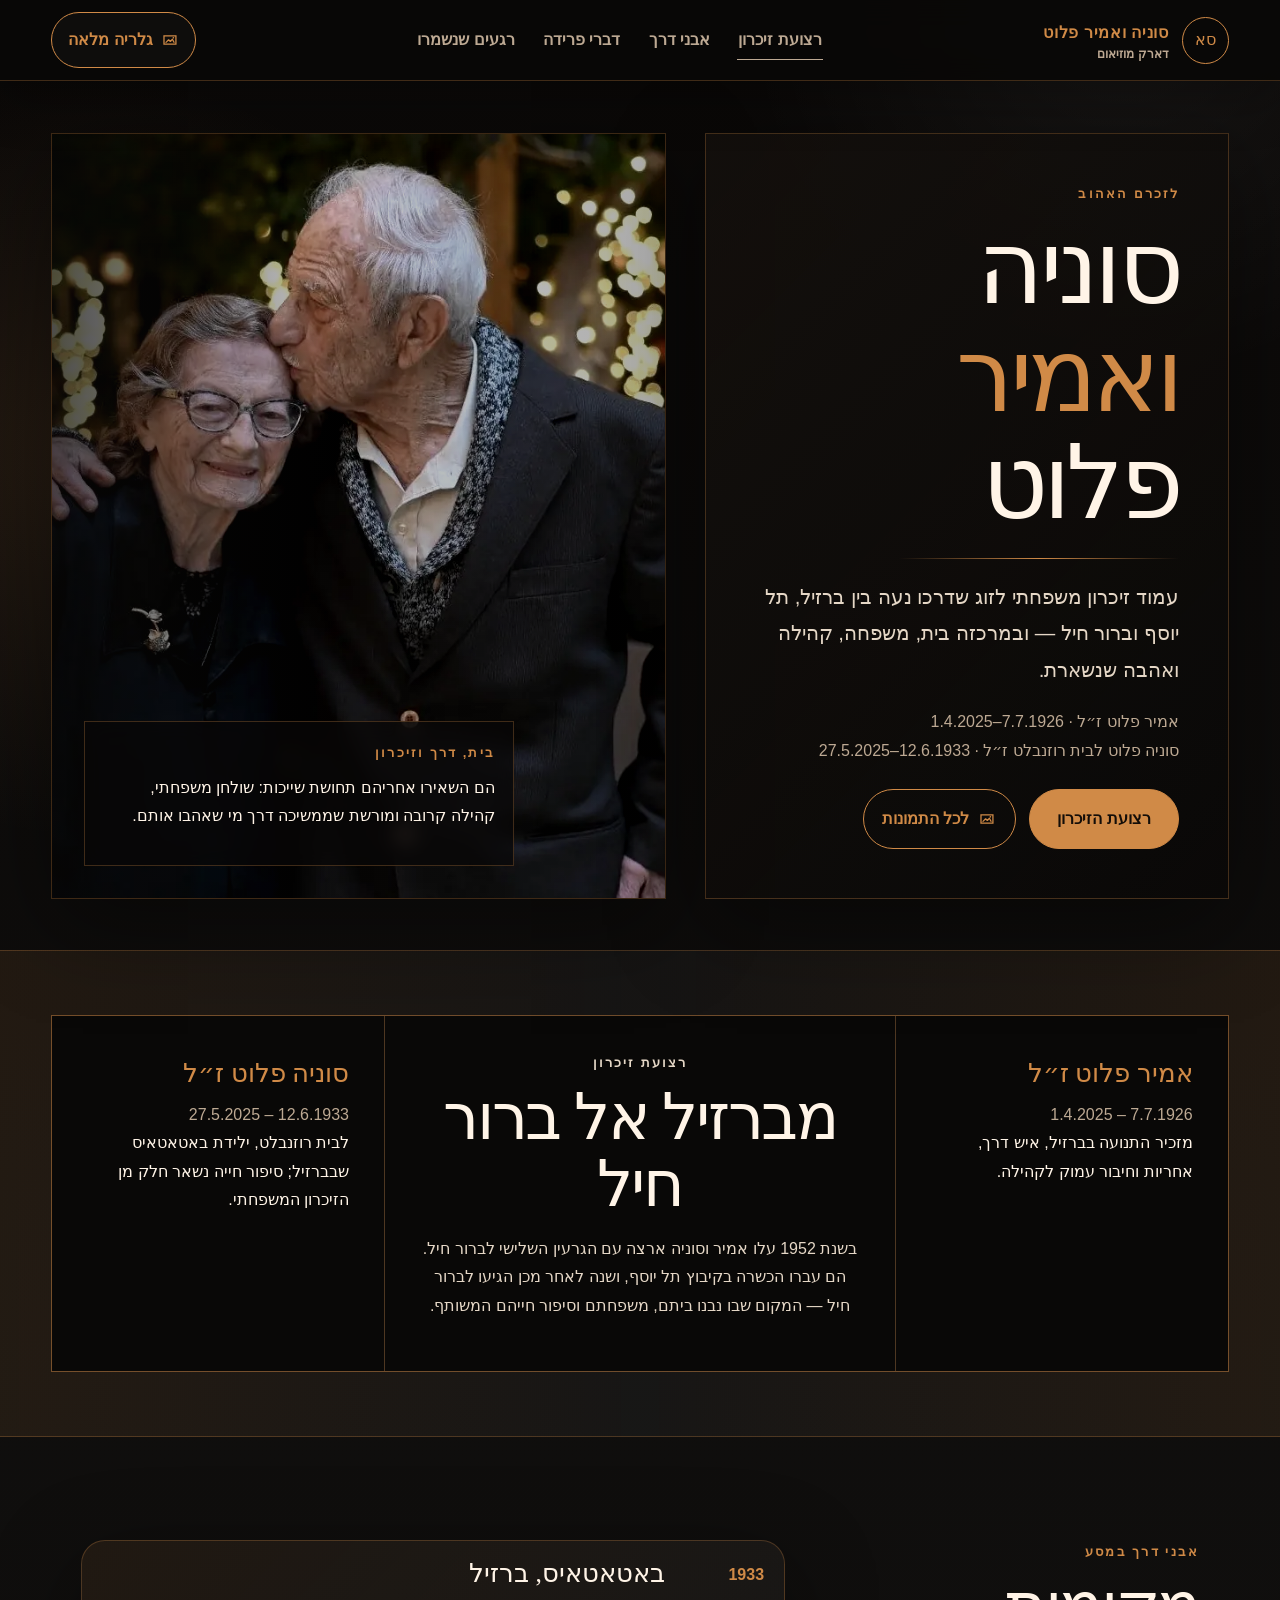
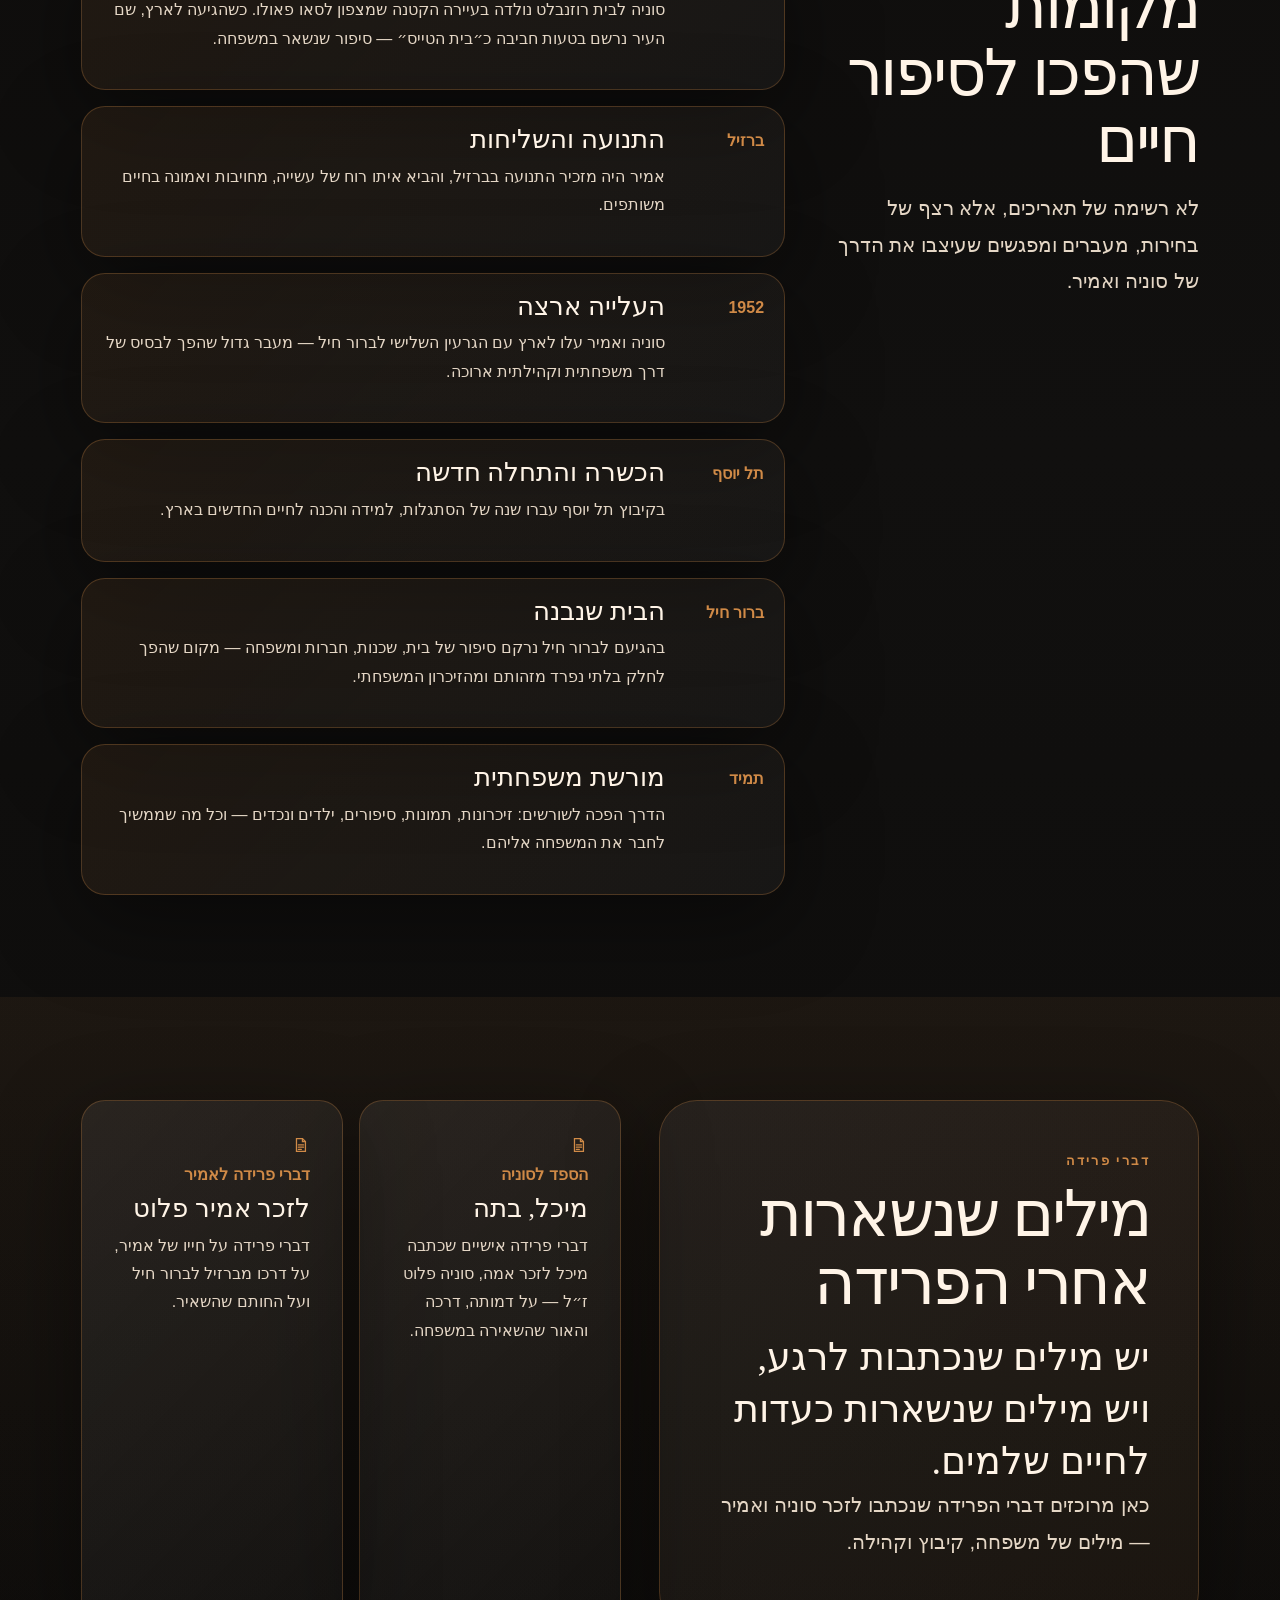
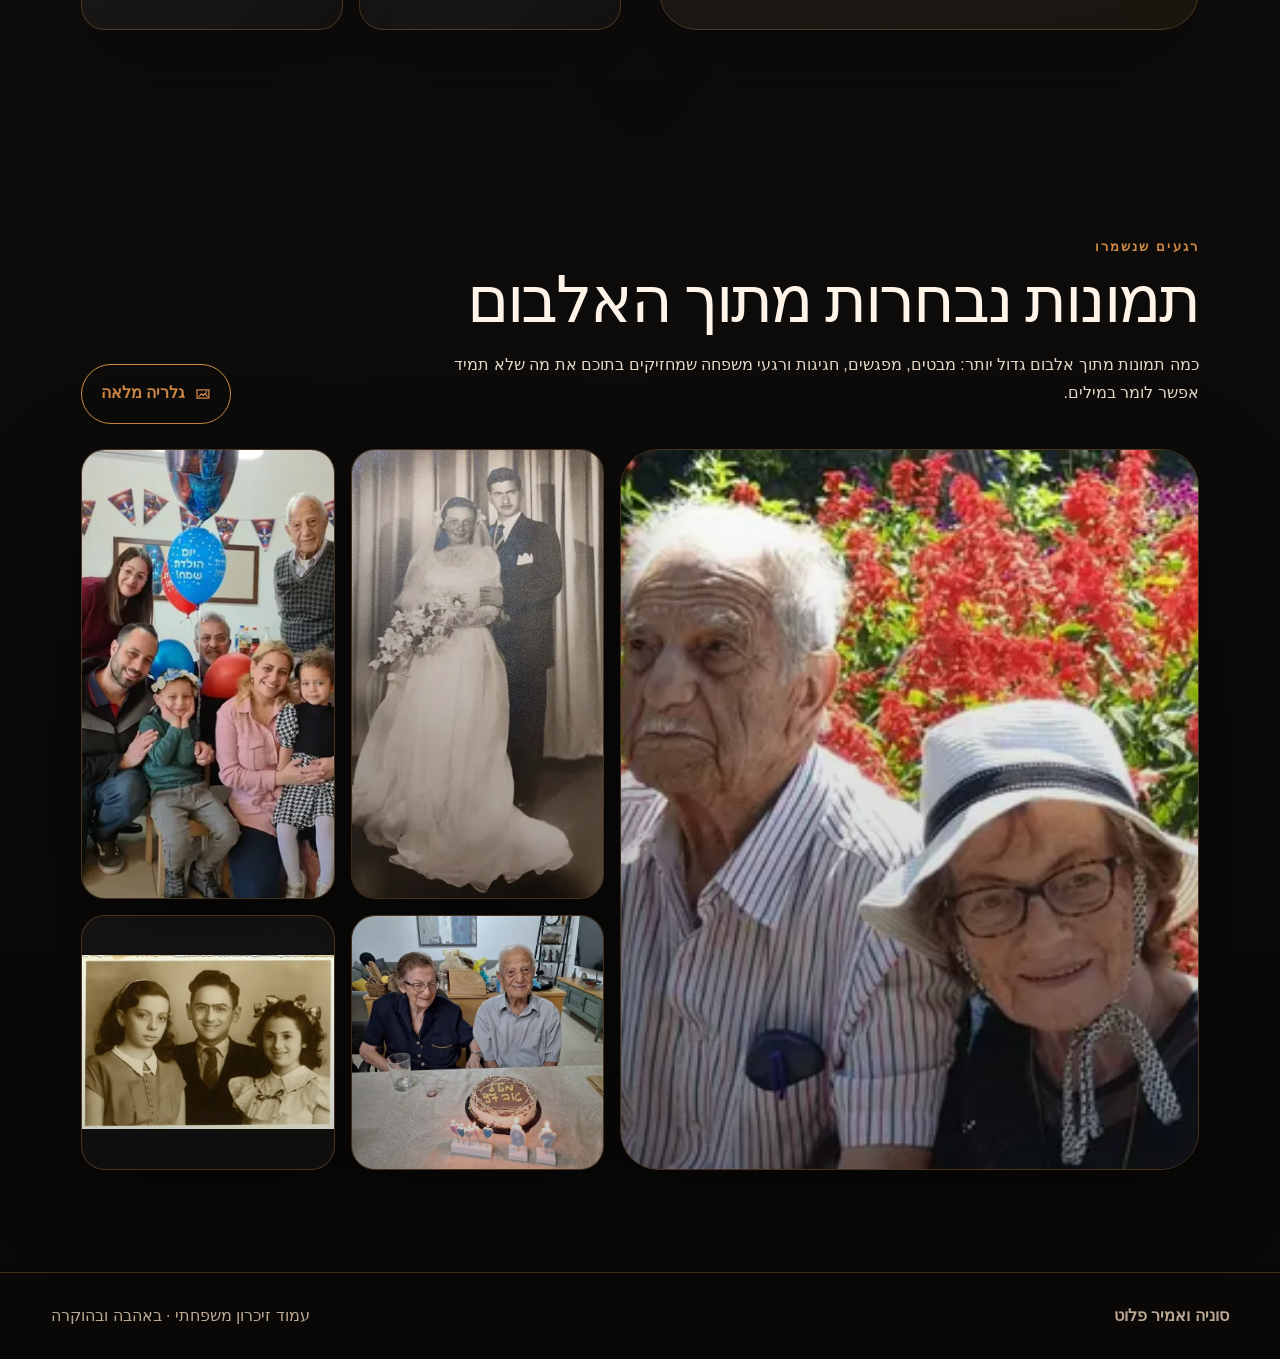
==== 01-dark-museum/index.html @ 552a101b "Add files via upload" ====
<!doctype html>
<html lang="he" dir="rtl">
<head><meta charset="utf-8"><meta name="viewport" content="width=device-width, initial-scale=1"><title>סוניה ואמיר פלוט | דארק מוזיאום</title><meta name="description" content="עמוד זיכרון לסוניה ואמיר פלוט: רצועת זיכרון, אבני דרך במסע, דברי פרידה ורגעים שנשמרו."><link rel="stylesheet" href="assets/css/site.css"><script src="assets/js/site.js" defer></script></head>
<body class="theme-museum"><div class="site-shell">
<a class="skip-link" href="#main">דילוג לתוכן המרכזי</a>
<header class="site-header">
  <a class="brand" href="index.html" aria-label="דף הבית">
    <span class="brand-mark">סא</span>
    <span>סוניה ואמיר פלוט<small>דארק מוזיאום</small></span>
  </a>
  <nav class="site-nav" aria-label="ניווט ראשי">
    <a class="is-active" href="index.html#ribbon">רצועת זיכרון</a>
    <a href="index.html#waypoints">אבני דרך</a>
    <a href="index.html#farewell">דברי פרידה</a>
    <a href="index.html#album">רגעים שנשמרו</a>
  </nav>
  <a class="header-cta" href="gallery.html"><svg viewBox="0 0 24 24" aria-hidden="true" focusable="false"><path d="M4 6.5h16v11H4z" fill="none" stroke="currentColor" stroke-width="1.7"/><path d="m6.7 15.2 3.5-3.4 2.3 2.2 2.8-3 2.1 4.2" fill="none" stroke="currentColor" stroke-width="1.7" stroke-linecap="round" stroke-linejoin="round"/><circle cx="16.6" cy="9.2" r="1.1" fill="currentColor"/></svg> גלריה מלאה</a>
</header>
<main id="main">
  <section class="museum-hero" aria-labelledby="hero-title">
    <div class="museum-copy">
      <p class="eyebrow">לזכרם האהוב</p><h1 id="hero-title">סוניה <span>ואמיר</span> פלוט</h1><div class="gold-line" aria-hidden="true"></div>
      <p class="lead">עמוד זיכרון משפחתי לזוג שדרכו נעה בין ברזיל, תל יוסף וברור חיל — ובמרכזה בית, משפחה, קהילה ואהבה שנשארת.</p><p class="muted">אמיר פלוט ז״ל · 7.7.1926–1.4.2025<br>סוניה פלוט לבית רוזנבלט ז״ל · 12.6.1933–27.5.2025</p>
      <div class="btn-row"><a class="btn" href="#ribbon">רצועת הזיכרון</a><a class="btn secondary" href="gallery.html"><svg viewBox="0 0 24 24" aria-hidden="true" focusable="false"><path d="M4 6.5h16v11H4z" fill="none" stroke="currentColor" stroke-width="1.7"/><path d="m6.7 15.2 3.5-3.4 2.3 2.2 2.8-3 2.1 4.2" fill="none" stroke="currentColor" stroke-width="1.7" stroke-linecap="round" stroke-linejoin="round"/><circle cx="16.6" cy="9.2" r="1.1" fill="currentColor"/></svg> לכל התמונות</a></div>
    </div>
    <div class="museum-cover"><figure class="photo-cover" data-full="assets/shared-webp/photo-24.webp"><img src="assets/shared-webp/photo-24.webp" alt="סוניה ואמיר יחד באירוע משפחתי" loading="eager" decoding="async" width="1275" height="866"></figure><div class="museum-plaque"><p class="eyebrow">בית, דרך וזיכרון</p><p>הם השאירו אחריהם תחושת שייכות: שולחן משפחתי, קהילה קרובה ומורשת שממשיכה דרך מי שאהבו אותם.</p></div></div>
  </section>
  <section class="memory-ribbon" id="ribbon" aria-labelledby="ribbon-title"><div class="ribbon-inner">
    <article class="ribbon-panel"><strong>אמיר פלוט ז״ל</strong><span class="date">7.7.1926 – 1.4.2025</span><p>מזכיר התנועה בברזיל, איש דרך, אחריות וחיבור עמוק לקהילה.</p></article>
    <article class="ribbon-panel ribbon-center"><p class="eyebrow" id="ribbon-title">רצועת זיכרון</p><h2>מברזיל אל ברור חיל</h2><p>בשנת 1952 עלו אמיר וסוניה ארצה עם הגרעין השלישי לברור חיל. הם עברו הכשרה בקיבוץ תל יוסף, ושנה לאחר מכן הגיעו לברור חיל — המקום שבו נבנו ביתם, משפחתם וסיפור חייהם המשותף.</p></article>
    <article class="ribbon-panel"><strong>סוניה פלוט ז״ל</strong><span class="date">12.6.1933 – 27.5.2025</span><p>לבית רוזנבלט, ילידת באטאטאיס שבברזיל; סיפור חייה נשאר חלק מן הזיכרון המשפחתי.</p></article>
  </div></section>
  <section class="section" id="waypoints" aria-labelledby="waypoints-title"><div class="container museum-waypoints"><aside class="waypoint-aside"><p class="eyebrow">אבני דרך במסע</p><h2 id="waypoints-title">מקומות שהפכו לסיפור חיים</h2><p class="lead">לא רשימה של תאריכים, אלא רצף של בחירות, מעברים ומפגשים שעיצבו את הדרך של סוניה ואמיר.</p></aside>
    <ol class="waypoint-list">
      <li class="waypoint-card"><time>1933</time><div><h3>באטאטאיס, ברזיל</h3><p>סוניה לבית רוזנבלט נולדה בעיירה הקטנה שמצפון לסאו פאולו. כשהגיעה לארץ, שם העיר נרשם בטעות חביבה כ״בית הטייס״ — סיפור שנשאר במשפחה.</p></div></li>
      <li class="waypoint-card"><time>ברזיל</time><div><h3>התנועה והשליחות</h3><p>אמיר היה מזכיר התנועה בברזיל, והביא איתו רוח של עשייה, מחויבות ואמונה בחיים משותפים.</p></div></li>
      <li class="waypoint-card"><time>1952</time><div><h3>העלייה ארצה</h3><p>סוניה ואמיר עלו לארץ עם הגרעין השלישי לברור חיל — מעבר גדול שהפך לבסיס של דרך משפחתית וקהילתית ארוכה.</p></div></li>
      <li class="waypoint-card"><time>תל יוסף</time><div><h3>הכשרה והתחלה חדשה</h3><p>בקיבוץ תל יוסף עברו שנה של הסתגלות, למידה והכנה לחיים החדשים בארץ.</p></div></li>
      <li class="waypoint-card"><time>ברור חיל</time><div><h3>הבית שנבנה</h3><p>בהגיעם לברור חיל נרקם סיפור של בית, שכנות, חברות ומשפחה — מקום שהפך לחלק בלתי נפרד מזהותם ומהזיכרון המשפחתי.</p></div></li>
      <li class="waypoint-card"><time>תמיד</time><div><h3>מורשת משפחתית</h3><p>הדרך הפכה לשורשים: זיכרונות, תמונות, סיפורים, ילדים ונכדים — וכל מה שממשיך לחבר את המשפחה אליהם.</p></div></li>
    </ol></div></section>
  <section class="section farewell-museum" id="farewell" aria-labelledby="farewell-title"><div class="container farewell-layout"><div class="farewell-quote"><p class="eyebrow">דברי פרידה</p><h2 id="farewell-title">מילים שנשארות אחרי הפרידה</h2><blockquote>יש מילים שנכתבות לרגע, ויש מילים שנשארות כעדות לחיים שלמים.</blockquote><p class="lead">כאן מרוכזים דברי הפרידה שנכתבו לזכר סוניה ואמיר — מילים של משפחה, קיבוץ וקהילה.</p></div><div class="doc-grid"><a class="doc-card" href="assets/docs/farewell-sonia.pdf" target="_blank" rel="noopener noreferrer"><span class="doc-ico"><svg viewBox="0 0 24 24" aria-hidden="true" focusable="false"><path d="M6 3.5h8l4 4v13H6z" fill="none" stroke="currentColor" stroke-width="1.7"/><path d="M14 3.5v4h4M8.5 12h7M8.5 15h7M8.5 18h4" fill="none" stroke="currentColor" stroke-width="1.7" stroke-linecap="round"/></svg></span><strong>הספד לסוניה</strong><h3>מיכל, בתה</h3><p>דברי פרידה אישיים שכתבה מיכל לזכר אמה, סוניה פלוט ז״ל — על דמותה, דרכה והאור שהשאירה במשפחה.</p></a><a class="doc-card" href="assets/docs/farewell-amir.pdf" target="_blank" rel="noopener noreferrer"><span class="doc-ico"><svg viewBox="0 0 24 24" aria-hidden="true" focusable="false"><path d="M6 3.5h8l4 4v13H6z" fill="none" stroke="currentColor" stroke-width="1.7"/><path d="M14 3.5v4h4M8.5 12h7M8.5 15h7M8.5 18h4" fill="none" stroke="currentColor" stroke-width="1.7" stroke-linecap="round"/></svg></span><strong>דברי פרידה לאמיר</strong><h3>לזכר אמיר פלוט</h3><p>דברי פרידה על חייו של אמיר, על דרכו מברזיל לברור חיל ועל החותם שהשאיר.</p></a></div></div></section>
  <section class="section" id="album" aria-labelledby="album-title"><div class="container"><div class="album-top"><div><p class="eyebrow">רגעים שנשמרו</p><h2 id="album-title">תמונות נבחרות מתוך האלבום</h2><p class="album-note">כמה תמונות מתוך אלבום גדול יותר: מבטים, מפגשים, חגיגות ורגעי משפחה שמחזיקים בתוכם את מה שלא תמיד אפשר לומר במילים.</p></div><a class="btn secondary" href="gallery.html"><svg viewBox="0 0 24 24" aria-hidden="true" focusable="false"><path d="M4 6.5h16v11H4z" fill="none" stroke="currentColor" stroke-width="1.7"/><path d="m6.7 15.2 3.5-3.4 2.3 2.2 2.8-3 2.1 4.2" fill="none" stroke="currentColor" stroke-width="1.7" stroke-linecap="round" stroke-linejoin="round"/><circle cx="16.6" cy="9.2" r="1.1" fill="currentColor"/></svg> גלריה מלאה</a></div><div class="saved-moments" style="margin-block-start:1.6rem"><figure class="photo-frame saved-main photo-cover" data-full="assets/shared-webp/photo-10.webp"><img src="assets/thumbs-webp/photo-10.webp" alt="סוניה ואמיר בטיול בין פרחים" loading="lazy" decoding="async" width="640" height="311"></figure>
    <div class="saved-side"><figure class="photo-frame photo-contain" data-full="assets/shared-webp/photo-14.webp"><img src="assets/thumbs-webp/photo-14.webp" alt="תמונת חתונה של סוניה ואמיר" loading="lazy" decoding="async" width="360" height="640"></figure><figure class="photo-frame photo-cover" data-full="assets/shared-webp/photo-11.webp"><img src="assets/thumbs-webp/photo-11.webp" alt="מפגש משפחתי רחב" loading="lazy" decoding="async" width="640" height="480"></figure><figure class="photo-frame photo-cover" data-full="assets/shared-webp/photo-13.webp"><img src="assets/thumbs-webp/photo-13.webp" alt="סוניה ואמיר בחגיגה משפחתית" loading="lazy" decoding="async" width="640" height="640"></figure><figure class="photo-frame photo-contain" data-full="assets/shared-webp/photo-19.webp"><img src="assets/thumbs-webp/photo-19.webp" alt="דיוקן משפחתי ישן" loading="lazy" decoding="async" width="640" height="443"></figure></div></div></div></section>
</main><footer class="footer"><div class="footer-inner"><strong>סוניה ואמיר פלוט</strong><span>עמוד זיכרון משפחתי · באהבה ובהוקרה</span></div></footer><div class="lightbox" data-lightbox aria-label="תצוגת תמונה מוגדלת"><button class="lightbox-close" type="button" data-lightbox-close aria-label="סגירת תמונה"><svg viewBox="0 0 24 24" fill="none" aria-hidden="true"><path d="M6 6l12 12M18 6 6 18" stroke="currentColor" stroke-width="2" stroke-linecap="round"/></svg></button><img data-lightbox-img alt="תמונה מוגדלת מתוך האלבום"></div></div></body></html>
---- 01-dark-museum/assets/css/site.css ----
:root{
  color-scheme: dark;
  --serif: Georgia, 'Times New Roman', serif;
  --sans: Arial, 'Segoe UI', sans-serif;
  --pad: clamp(1rem, 4vw, 4.5rem);
  --content: 1220px;
  --radius: 24px;
  --radius-lg: 38px;
  --shadow: 0 26px 90px rgba(0,0,0,.42);
}
*{box-sizing:border-box}
html{scroll-behavior:smooth;scroll-padding-top:100px}
html.has-lightbox{overflow:hidden}
body{margin:0;direction:rtl;text-align:right;font-family:var(--sans);line-height:1.78;background:var(--bg);color:var(--text);overflow-x:hidden}
a{color:inherit;text-decoration:none}
img{display:block;max-inline-size:100%;block-size:auto}
button{font:inherit;color:inherit}
svg{inline-size:1.12em;block-size:1.12em;vertical-align:-.18em}
.skip-link{position:absolute;inset-block-start:.8rem;inset-inline-start:.8rem;z-index:1000;transform:translateY(-160%);padding:.75rem 1rem;border-radius:999px;background:#fff;color:#111;transition:transform .18s ease}.skip-link:focus{transform:translateY(0)}
.site-shell{min-block-size:100vh;background:var(--texture)}
.site-header{position:sticky;inset-block-start:0;z-index:60;display:grid;grid-template-columns:auto 1fr auto;gap:1rem;align-items:center;padding-block:.78rem;padding-inline:var(--pad);border-block-end:1px solid var(--line);background:rgba(var(--header-rgb),.94);backdrop-filter:blur(14px);box-shadow:0 18px 50px rgba(0,0,0,.28)}
.brand{display:inline-flex;align-items:center;gap:.82rem;color:var(--accent);font-weight:900;letter-spacing:.04em;white-space:nowrap}.brand-mark{inline-size:2.95rem;block-size:2.95rem;display:grid;place-items:center;border:1px solid currentColor;border-radius:50%;font-family:var(--serif);font-weight:400;letter-spacing:0}.brand small{display:block;color:var(--muted);font-size:.72rem;font-weight:700;letter-spacing:0;line-height:1.2}.site-nav{display:flex;justify-content:center;align-items:center;gap:clamp(.65rem,2vw,2rem);color:var(--muted);font-weight:800}.site-nav a{position:relative;padding:.48rem .08rem}.site-nav a::after{content:'';position:absolute;inset-inline:0;inset-block-end:.16rem;block-size:1px;background:currentColor;transform:scaleX(0);transform-origin:center;transition:transform .2s ease}.site-nav a:hover::after,.site-nav .is-active::after{transform:scaleX(1)}.header-cta{display:inline-flex;align-items:center;gap:.5rem;border:1px solid var(--accent);padding:.78rem 1rem;border-radius:999px;color:var(--accent);font-weight:900;background:rgba(255,255,255,.025)}.header-cta:hover{background:var(--accent);color:var(--btn-text)}
.container{max-inline-size:var(--content);margin-inline:auto;padding-inline:var(--pad)}
.section{padding-block:clamp(4.2rem,8vw,7.5rem)}
.eyebrow{margin:0 0 .6rem;color:var(--accent);font-weight:900;letter-spacing:.16em;text-transform:uppercase;font-size:.82rem}
h1,h2,h3,p{margin-block-start:0}h1,h2,h3{font-family:var(--serif);font-weight:500;line-height:1.05}h1{font-size:clamp(3.7rem,8vw,8rem);letter-spacing:-.045em;margin-block-end:1rem}h2{font-size:clamp(2.4rem,5vw,5.4rem);letter-spacing:-.035em;margin-block-end:1rem}h3{font-size:clamp(1.4rem,2vw,2.1rem);margin-block-end:.55rem}.lead{font-size:clamp(1.06rem,1.6vw,1.35rem);color:var(--soft);max-inline-size:760px}.muted{color:var(--muted)}.gold-line{inline-size:min(280px,50vw);block-size:1px;background:linear-gradient(90deg,transparent,var(--accent),transparent);margin-block:1.25rem}.btn-row{display:flex;gap:.85rem;flex-wrap:wrap;margin-block-start:1.5rem}.btn{display:inline-flex;align-items:center;justify-content:center;gap:.55rem;border:1px solid var(--accent);background:var(--accent);color:var(--btn-text);padding:.92rem 1.15rem;border-radius:999px;font-weight:900;min-inline-size:150px}.btn.secondary{background:transparent;color:var(--accent)}.btn:hover{filter:brightness(1.08)}
.photo-cover,.photo-contain{margin:0;cursor:pointer}.photo-cover img{inline-size:100%;block-size:100%;object-fit:cover}.photo-contain{display:grid;place-items:center}.photo-contain img{inline-size:100%;block-size:100%;object-fit:contain}.photo-frame{position:relative;border:1px solid var(--line);background:rgba(255,255,255,.045);box-shadow:var(--shadow);overflow:hidden}.photo-frame::after{content:'';position:absolute;inset:0;pointer-events:none;background:linear-gradient(180deg,transparent,rgba(0,0,0,.24))}.caption{position:absolute;z-index:2;inset-inline:1rem;inset-block-end:1rem;padding:.75rem .9rem;border:1px solid rgba(255,255,255,.16);background:rgba(0,0,0,.48);backdrop-filter:blur(10px);color:var(--text);font-weight:900}
.doc-grid{display:grid;grid-template-columns:repeat(2,minmax(0,1fr));gap:1rem}.doc-card{display:block;position:relative;min-block-size:250px;padding:clamp(1.25rem,2.5vw,2rem);border:1px solid var(--line);border-radius:var(--radius);background:linear-gradient(135deg,rgba(255,255,255,.065),rgba(255,255,255,.025));box-shadow:var(--shadow)}.doc-card .doc-ico{inline-size:2.2rem;block-size:2.2rem;color:var(--accent);margin-block-end:1rem}.doc-card strong{display:block;color:var(--accent);margin-block-end:.4rem}.doc-card p{color:var(--soft)}.doc-card:hover{transform:translateY(-2px);transition:transform .18s ease}
.lightbox{position:fixed;inset:0;z-index:1000;display:none;place-items:center;padding:1rem;background:rgba(0,0,0,.88)}.lightbox.is-open{display:grid}.lightbox img{max-inline-size:min(96vw,1200px);max-block-size:88vh;object-fit:contain;border-radius:18px;box-shadow:0 30px 120px #000}.lightbox-close{position:fixed;inset-block-start:1rem;inset-inline-end:1rem;inline-size:3rem;block-size:3rem;border:1px solid rgba(255,255,255,.25);border-radius:50%;background:rgba(0,0,0,.45);display:grid;place-items:center;cursor:pointer}
.footer{padding:1.8rem var(--pad);border-block-start:1px solid var(--line);color:var(--muted)}.footer-inner{max-inline-size:var(--content);margin-inline:auto;display:flex;justify-content:space-between;gap:1rem;flex-wrap:wrap}

/* Museum black */
.theme-museum{--bg:#090807;--header-rgb:9,8,7;--card:#14100d;--text:#fff4e7;--soft:#e5d7c6;--muted:#bda993;--accent:#d08a47;--accent-2:#f3c079;--line:rgba(208,138,71,.28);--btn-text:#130d08;--texture:radial-gradient(circle at 7% 10%,rgba(208,138,71,.13),transparent 24rem),radial-gradient(circle at 88% 0%,rgba(255,255,255,.06),transparent 24rem),linear-gradient(180deg,#0b0908,#11100f 45%,#090807)}
.museum-hero{max-inline-size:1460px;margin-inline:auto;padding:clamp(1.4rem,4vw,4.2rem) var(--pad);display:grid;grid-template-columns:.92fr 1.08fr;gap:clamp(1rem,3vw,3rem);align-items:stretch;min-block-size:min(820px,calc(100vh - 90px))}.museum-copy{position:relative;z-index:2;align-self:center;padding:clamp(1.3rem,3.8vw,3.3rem);border:1px solid var(--line);background:linear-gradient(135deg,rgba(20,16,13,.92),rgba(9,8,7,.76));box-shadow:var(--shadow)}.museum-copy h1 span{color:var(--accent)}.museum-cover{position:relative;min-block-size:580px;border:1px solid var(--line);background:#050403;box-shadow:var(--shadow);overflow:hidden}.museum-cover .photo-cover{block-size:100%}.museum-cover img{filter:saturate(.74) contrast(1.12) brightness(.82);object-position:53% 44%}.museum-cover::after{content:'';position:absolute;inset:0;background:linear-gradient(90deg,rgba(9,8,7,.66),rgba(9,8,7,.06) 46%,rgba(9,8,7,.18));pointer-events:none}.museum-plaque{position:absolute;z-index:2;inset-inline-end:clamp(1rem,3vw,2rem);inset-block-end:clamp(1rem,3vw,2rem);max-inline-size:430px;padding:1.15rem;border:1px solid var(--line);background:rgba(9,8,7,.72);backdrop-filter:blur(10px)}
.memory-ribbon{padding-block:clamp(2.8rem,5vw,5rem);padding-inline:var(--pad);border-block:1px solid var(--line);background:linear-gradient(90deg,rgba(208,138,71,.1),rgba(255,255,255,.035),rgba(208,138,71,.1))}.ribbon-inner{max-inline-size:var(--content);margin-inline:auto;display:grid;grid-template-columns:.86fr 1.32fr .86fr;gap:1px;background:var(--line);border:1px solid var(--line)}.ribbon-panel{padding:clamp(1.25rem,3vw,2.2rem);background:var(--bg)}.ribbon-panel strong{display:block;color:var(--accent);font-family:var(--serif);font-size:clamp(1.35rem,2vw,2rem);font-weight:500}.ribbon-panel .date{display:block;color:var(--muted);margin-block-start:.25rem}.ribbon-center{text-align:center}.ribbon-center p{max-inline-size:680px;margin-inline:auto;color:var(--soft)}
.museum-waypoints{display:grid;grid-template-columns:.34fr .66fr;gap:clamp(1.5rem,4vw,4rem);align-items:start}.waypoint-aside{position:sticky;inset-block-start:110px}.waypoint-list{list-style:none;margin:0;padding:0;display:grid;gap:1rem}.waypoint-card{display:grid;grid-template-columns:5.2rem 1fr;gap:1rem;padding:1.25rem;border:1px solid var(--line);border-radius:var(--radius);background:linear-gradient(135deg,rgba(208,138,71,.09),rgba(255,255,255,.035));box-shadow:var(--shadow)}.waypoint-card time{color:var(--accent);font-weight:900}.waypoint-card p{color:var(--soft)}
.farewell-museum{background:linear-gradient(180deg,rgba(208,138,71,.07),transparent)}.farewell-layout{display:grid;grid-template-columns:1fr 1fr;gap:clamp(1rem,3vw,2.5rem);align-items:stretch}.farewell-quote{padding:clamp(1.4rem,4vw,3rem);border:1px solid var(--line);border-radius:var(--radius-lg);background:linear-gradient(135deg,rgba(255,255,255,.055),rgba(208,138,71,.06));box-shadow:var(--shadow)}.farewell-quote blockquote{margin:0;font-family:var(--serif);font-size:clamp(1.55rem,3vw,2.6rem);line-height:1.35;color:var(--text)}
.saved-moments{display:grid;grid-template-columns:1.05fr .95fr;gap:1rem;align-items:stretch}.saved-main{min-block-size:560px;border-radius:var(--radius-lg)}.saved-side{display:grid;grid-template-columns:1fr 1fr;gap:1rem}.saved-side figure{margin:0;border-radius:var(--radius);min-block-size:255px}.album-top{display:flex;align-items:end;justify-content:space-between;gap:1.5rem;flex-wrap:wrap}.album-note{max-inline-size:780px;color:var(--soft)}

/* Warm blue / plum */
.theme-warm{--bg:#101827;--header-rgb:16,24,39;--card:#1a2740;--text:#fff3e3;--soft:#e8dac8;--muted:#b8c4cf;--accent:#d9b46d;--accent-2:#86c7c2;--rose:#cc8ba0;--line:rgba(217,180,109,.28);--btn-text:#101827;--texture:radial-gradient(circle at 12% 7%,rgba(134,199,194,.20),transparent 30rem),radial-gradient(circle at 88% 10%,rgba(204,139,160,.19),transparent 28rem),linear-gradient(135deg,#0d1422,#17233c 48%,#2c1e31 100%)}
.warm-hero{padding:clamp(2rem,5vw,5.5rem) var(--pad) 0}.warm-hero-inner{max-inline-size:var(--content);margin-inline:auto;display:grid;grid-template-columns:.92fr 1.08fr;gap:clamp(1rem,4vw,4rem);align-items:center}.warm-copy{padding-block:clamp(1rem,4vw,4rem)}.warm-copy h1 span{color:var(--accent-2)}.warm-art{position:relative;min-block-size:660px;display:grid;place-items:center}.warm-art:before{content:'';position:absolute;inset:8% 6% 5% 16%;border:1px solid rgba(134,199,194,.38);border-radius:44% 56% 54% 46%;transform:rotate(8deg)}.warm-art:after{content:'';position:absolute;inset:15% 13% 12% 0;border:1px solid rgba(217,180,109,.35);border-radius:50%;transform:rotate(-10deg)}.warm-portrait{position:relative;z-index:1;inline-size:min(560px,86vw);aspect-ratio:4/5;border-radius:48% 48% 20% 20%;border:1px solid var(--line);box-shadow:var(--shadow);overflow:hidden}.warm-portrait img{object-position:55% 42%;filter:saturate(.9) contrast(1.04) brightness(.9)}.warm-badge{position:absolute;z-index:2;inset-inline-start:0;inset-block-end:8%;padding:1rem 1.15rem;border:1px solid var(--line);border-radius:22px;background:rgba(16,24,39,.82);box-shadow:var(--shadow);max-inline-size:300px}.warm-ribbon{padding-block:clamp(3rem,6vw,5rem)}.constellation{display:grid;grid-template-columns:repeat(4,minmax(0,1fr));gap:1rem}.constellation-card{position:relative;padding:1.35rem;border:1px solid var(--line);border-radius:var(--radius);background:rgba(255,255,255,.06);box-shadow:var(--shadow);min-block-size:210px}.constellation-card:before{content:'';position:absolute;inset-block-start:1rem;inset-inline-end:1rem;inline-size:.62rem;block-size:.62rem;border-radius:50%;background:var(--accent-2);box-shadow:0 0 0 .45rem rgba(134,199,194,.09)}.constellation-card p{color:var(--soft)}
.warm-waypoints{display:grid;grid-template-columns:repeat(6,minmax(0,1fr));gap:.9rem}.warm-step{position:relative;min-block-size:265px;padding:1rem;border:1px solid var(--line);border-radius:32px;background:linear-gradient(180deg,rgba(255,255,255,.07),rgba(255,255,255,.03));overflow:hidden}.warm-step:nth-child(even){transform:translateY(2.3rem)}.warm-step time{display:inline-grid;place-items:center;inline-size:3.7rem;block-size:3.7rem;border-radius:50%;background:rgba(134,199,194,.14);color:var(--accent-2);font-weight:900;margin-block-end:1rem}.warm-step p{color:var(--soft);font-size:.98rem}.farewell-warm{background:linear-gradient(180deg,rgba(134,199,194,.08),rgba(204,139,160,.06))}.farewell-cards{display:grid;grid-template-columns:.9fr 1.1fr;gap:1rem;align-items:start}.letter-note{padding:clamp(1.3rem,3vw,2.4rem);border:1px solid rgba(255,243,227,.18);border-radius:var(--radius-lg);background:rgba(255,243,227,.09);box-shadow:var(--shadow)}.warm-album{display:grid;grid-template-columns:repeat(12,1fr);gap:1rem}.warm-album figure{margin:0;border-radius:26px}.warm-album .a{grid-column:span 5;grid-row:span 2;min-block-size:540px}.warm-album .b{grid-column:span 4;min-block-size:260px}.warm-album .c{grid-column:span 3;min-block-size:260px}.warm-album .d{grid-column:span 3;min-block-size:260px}.warm-album .e{grid-column:span 4;min-block-size:260px}.warm-album .f{grid-column:span 5;min-block-size:260px}.warm-closing{padding:clamp(4rem,9vw,8rem) var(--pad);text-align:center;background:radial-gradient(circle at center,rgba(217,180,109,.13),transparent 32rem)}

/* Velvet no-waypoints */
.theme-velvet{--bg:#120d13;--header-rgb:18,13,19;--card:#211623;--text:#fff0e8;--soft:#ecd7cc;--muted:#c1a7a9;--accent:#d7a16a;--accent-2:#c77c8c;--line:rgba(215,161,106,.27);--btn-text:#1a1011;--texture:radial-gradient(circle at 18% 4%,rgba(199,124,140,.20),transparent 28rem),radial-gradient(circle at 84% 14%,rgba(215,161,106,.18),transparent 26rem),linear-gradient(160deg,#120d13,#251426 54%,#150f15)}
.velvet-hero{padding:clamp(2rem,5vw,5rem) var(--pad)}.velvet-card{max-inline-size:var(--content);margin-inline:auto;display:grid;grid-template-columns:1.08fr .92fr;gap:clamp(1rem,4vw,3rem);align-items:stretch;border:1px solid var(--line);border-radius:44px;background:linear-gradient(135deg,rgba(255,255,255,.06),rgba(255,255,255,.025));box-shadow:var(--shadow);overflow:hidden}.velvet-copy{padding:clamp(1.5rem,4vw,4rem);align-self:center}.velvet-copy h1 span{color:var(--accent-2)}.velvet-photo{min-block-size:620px}.velvet-photo img{filter:saturate(.88) contrast(1.05) brightness(.9);object-position:52% 42%}.velvet-ribbon-grid{display:grid;grid-template-columns:1fr 1fr;gap:1rem}.velvet-ribbon-card{border:1px solid var(--line);border-radius:var(--radius-lg);padding:clamp(1.3rem,3vw,2.4rem);background:rgba(255,255,255,.055);box-shadow:var(--shadow)}.velvet-ribbon-card.big{grid-column:1/-1;background:linear-gradient(135deg,rgba(215,161,106,.11),rgba(199,124,140,.09))}.velvet-farewell{background:linear-gradient(180deg,rgba(215,161,106,.08),rgba(199,124,140,.06))}.velvet-farewell-layout{display:grid;grid-template-columns:.8fr 1.2fr;gap:1rem}.velvet-album{display:grid;grid-template-columns:repeat(10,1fr);gap:1rem}.velvet-album figure{margin:0;border-radius:var(--radius)}.velvet-album .wide{grid-column:span 6;min-block-size:350px}.velvet-album .tall{grid-column:span 4;grid-row:span 2;min-block-size:710px}.velvet-album .small{grid-column:span 3;min-block-size:270px}.velvet-album .mid{grid-column:span 4;min-block-size:270px}.velvet-closing{padding:clamp(4rem,9vw,8rem) var(--pad);text-align:center;background:radial-gradient(circle at center,rgba(199,124,140,.15),transparent 30rem)}

/* Gallery page */
.gallery-hero{padding:clamp(3rem,6vw,6rem) var(--pad) clamp(1.5rem,3vw,3rem);border-block-end:1px solid var(--line)}.gallery-hero-inner{max-inline-size:var(--content);margin-inline:auto;display:grid;grid-template-columns:1fr auto;gap:1rem;align-items:end}.gallery-masonry{columns:4 240px;column-gap:1rem;padding-block:clamp(2rem,4vw,4rem)}.gallery-card{break-inside:avoid;margin:0 0 1rem;border:1px solid var(--line);border-radius:22px;overflow:hidden;background:rgba(255,255,255,.05);box-shadow:0 16px 42px rgba(0,0,0,.22);cursor:pointer}.gallery-card img{inline-size:100%;block-size:auto}.gallery-card figcaption{padding:.78rem .9rem;color:var(--soft);font-weight:800}.gallery-actions{display:flex;gap:.7rem;flex-wrap:wrap;justify-content:flex-end}
@media(max-width:1080px){.site-header{grid-template-columns:1fr auto}.site-nav{grid-column:1/-1;justify-content:flex-start;overflow-x:auto;padding-block-start:.35rem}.museum-hero,.museum-waypoints,.farewell-layout,.saved-moments,.warm-hero-inner,.farewell-cards,.velvet-card,.velvet-farewell-layout{grid-template-columns:1fr}.museum-cover,.warm-art,.velvet-photo{min-block-size:520px}.ribbon-inner{grid-template-columns:1fr}.ribbon-center{text-align:right}.constellation{grid-template-columns:repeat(2,minmax(0,1fr))}.warm-waypoints{grid-template-columns:repeat(3,minmax(0,1fr))}.warm-step:nth-child(even){transform:none}.waypoint-aside{position:static}.saved-main{min-block-size:420px}.warm-album .a,.warm-album .b,.warm-album .c,.warm-album .d,.warm-album .e,.warm-album .f{grid-column:span 6;min-block-size:300px}.velvet-album .wide,.velvet-album .tall,.velvet-album .small,.velvet-album .mid{grid-column:span 5;min-block-size:300px}.velvet-ribbon-grid{grid-template-columns:1fr}}
@media(max-width:700px){:root{--pad:1rem}.brand span:last-child{display:none}.header-cta{padding-inline:.82rem;font-size:.92rem}.site-header{gap:.6rem}.site-nav{gap:1rem;font-size:.92rem}h1{font-size:clamp(3.1rem,17vw,5.1rem)}h2{font-size:clamp(2rem,12vw,3.3rem)}.museum-hero{min-block-size:auto}.museum-cover,.warm-art,.velvet-photo{min-block-size:390px}.museum-plaque,.warm-badge{inset-inline:1rem;inset-block-end:1rem;max-inline-size:none}.doc-grid,.constellation,.saved-side,.warm-waypoints{grid-template-columns:1fr}.waypoint-card{grid-template-columns:1fr}.saved-main{min-block-size:300px}.saved-side figure{min-block-size:220px}.warm-album,.velvet-album{grid-template-columns:1fr}.warm-album .a,.warm-album .b,.warm-album .c,.warm-album .d,.warm-album .e,.warm-album .f,.velvet-album .wide,.velvet-album .tall,.velvet-album .small,.velvet-album .mid{grid-column:auto;min-block-size:260px}.section{padding-block:3.2rem}.btn-row{flex-direction:column}.btn{inline-size:100%}.footer-inner{display:grid}.gallery-hero-inner{grid-template-columns:1fr}.gallery-actions{justify-content:flex-start}.gallery-masonry{columns:1}}
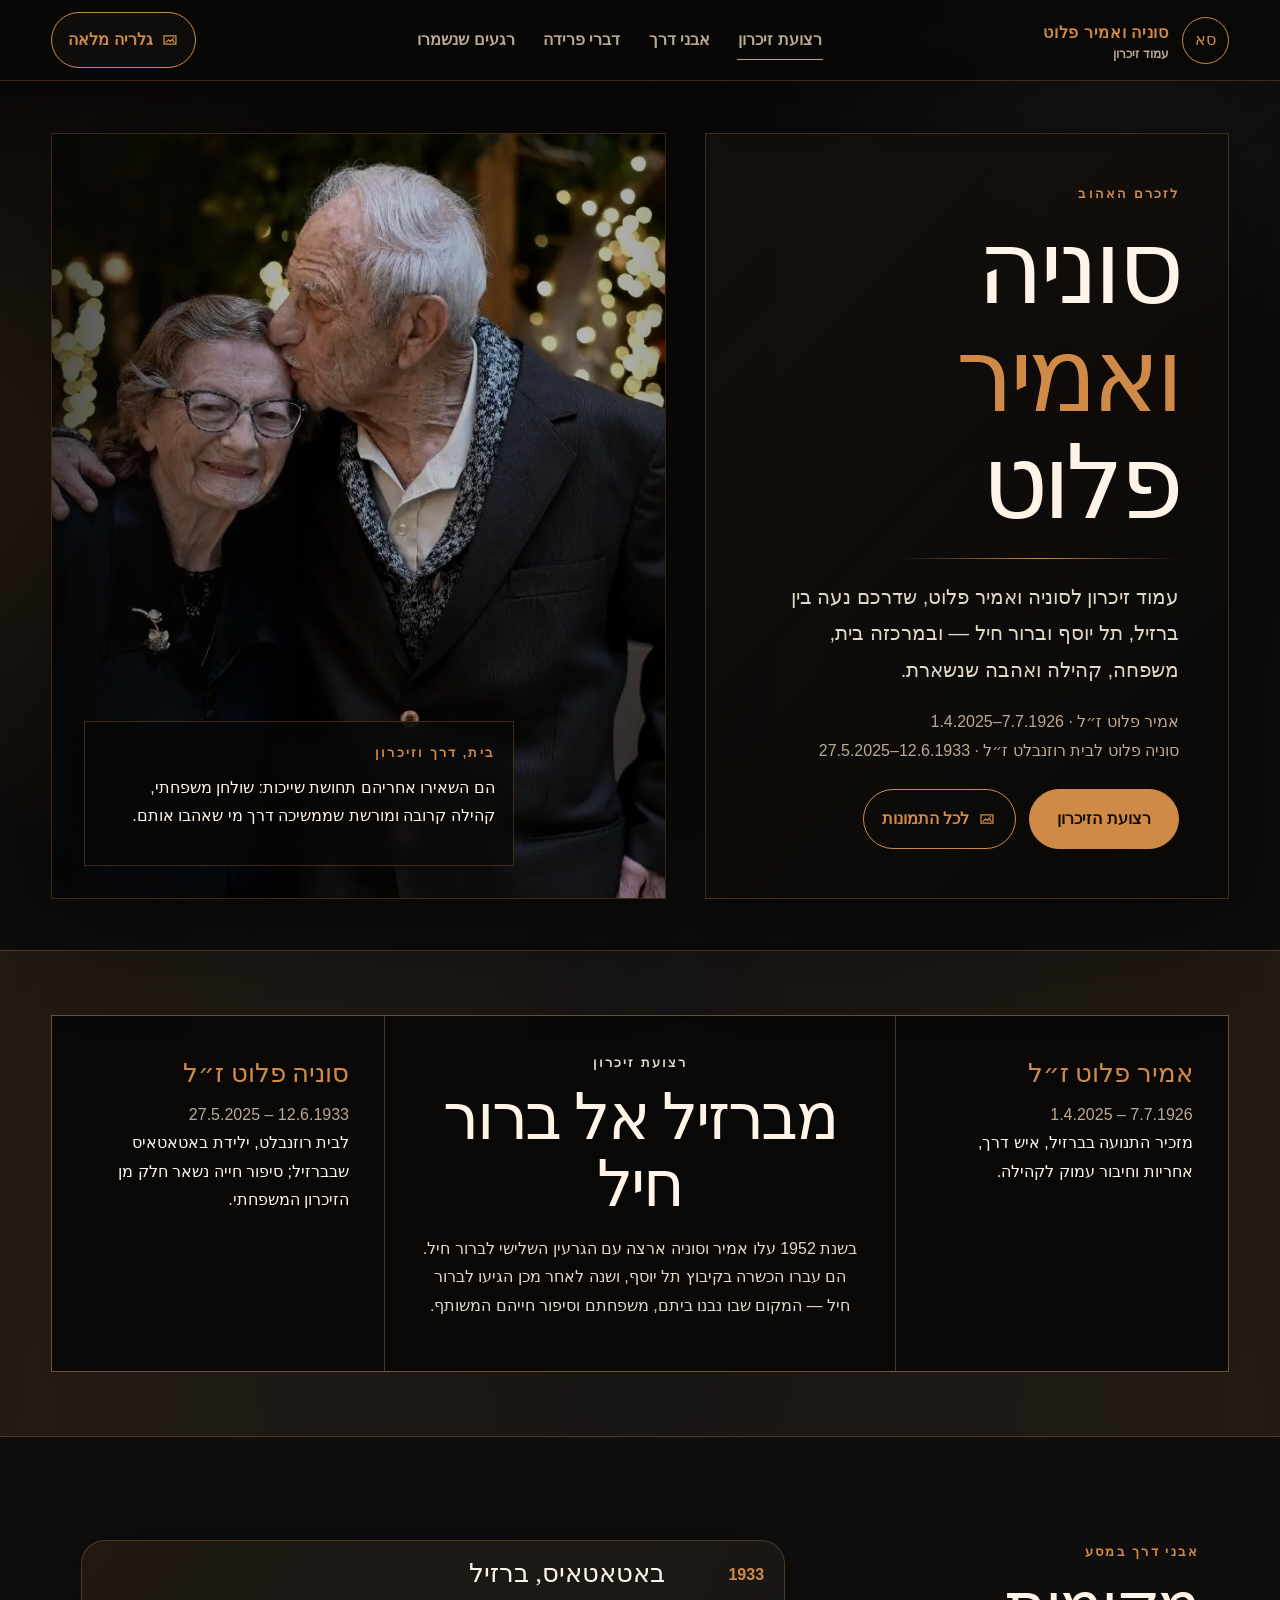
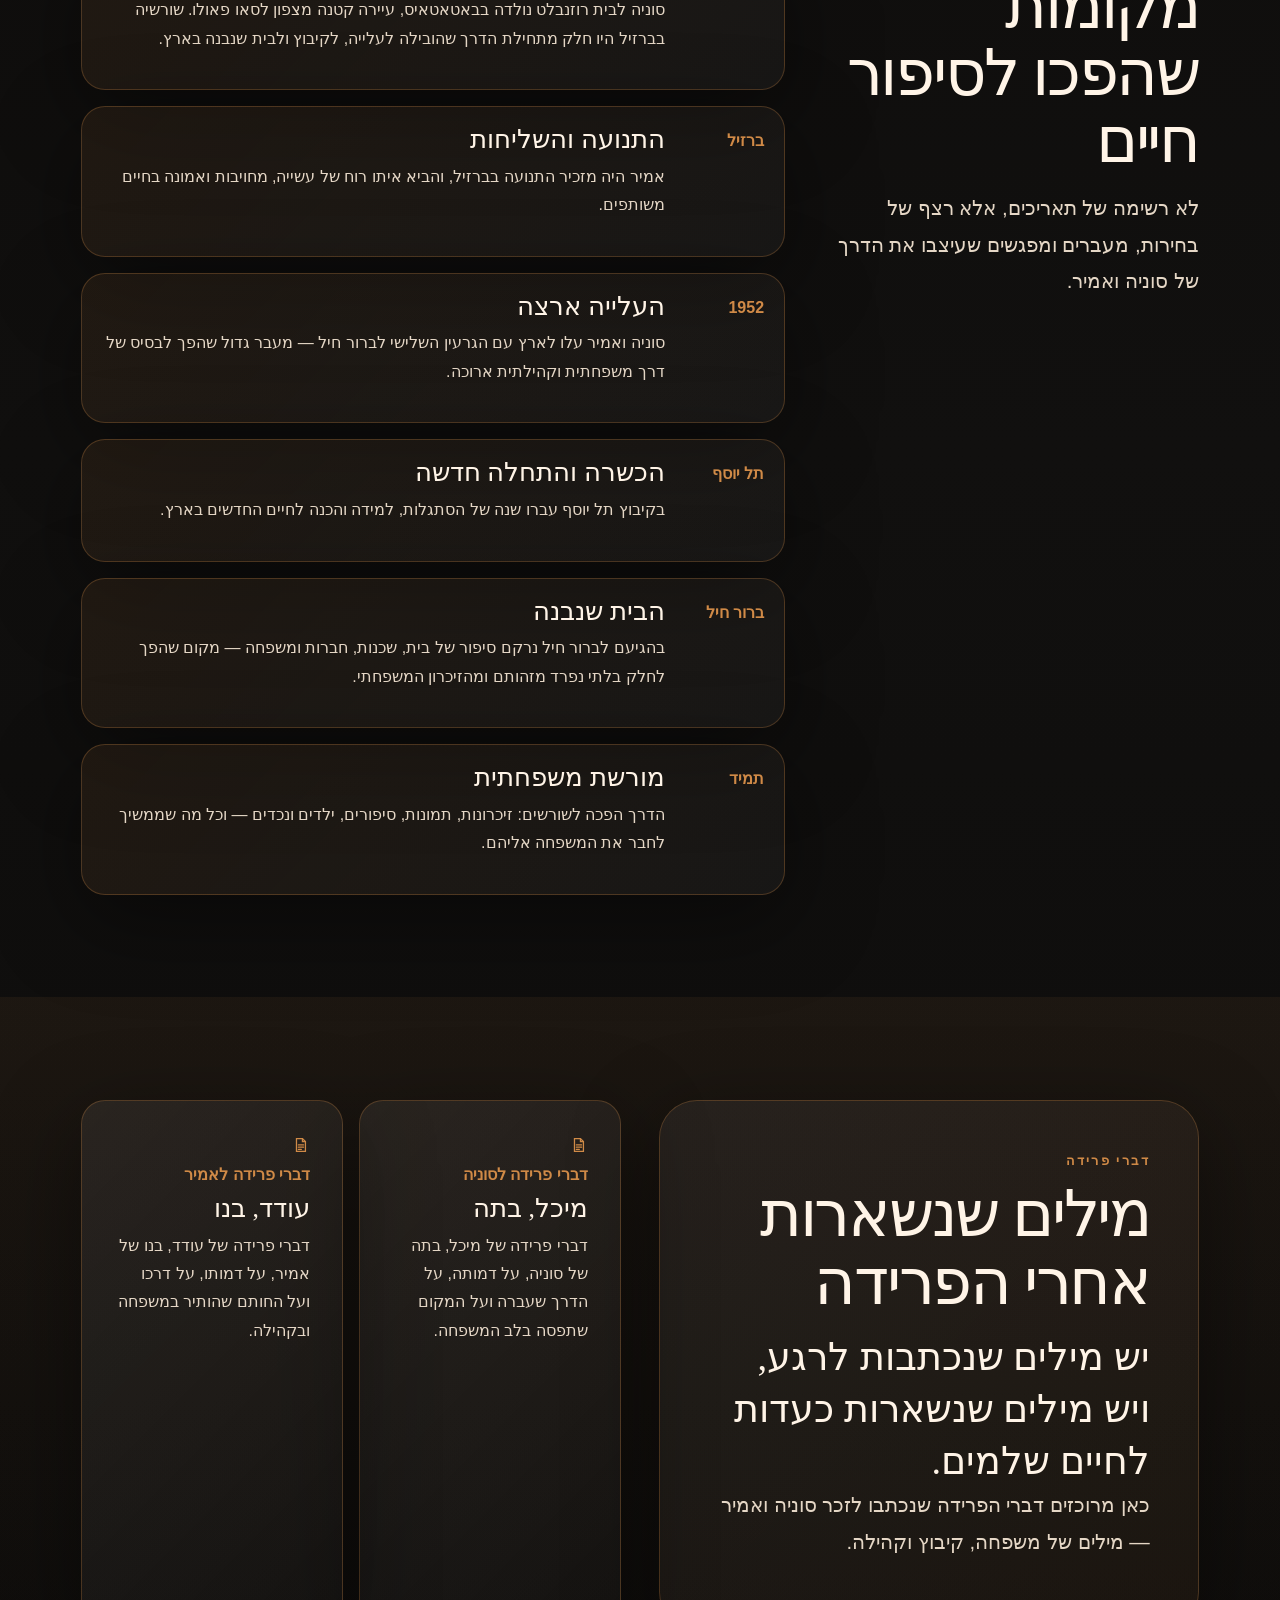
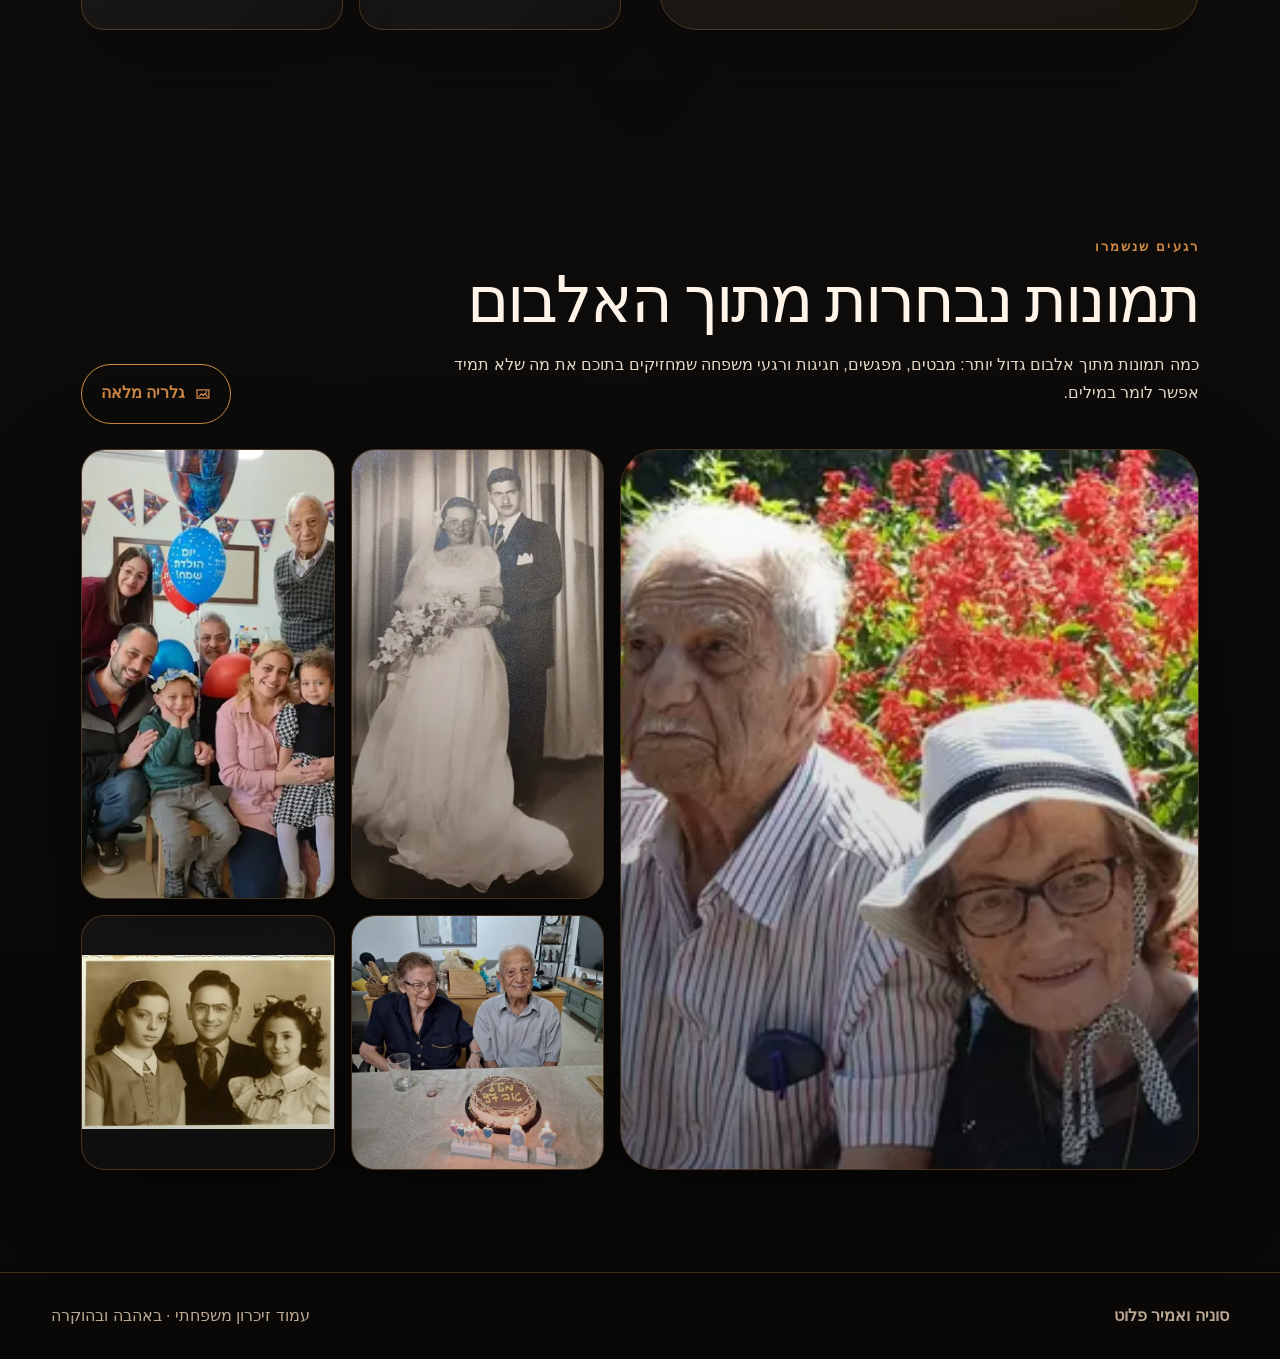
==== commit 887baf8e: "Add files via upload" ====
--- a/01-dark-museum/index.html
+++ b/01-dark-museum/index.html
@@ -1,12 +1,12 @@
 <!doctype html>
 <html lang="he" dir="rtl">
-<head><meta charset="utf-8"><meta name="viewport" content="width=device-width, initial-scale=1"><title>סוניה ואמיר פלוט | דארק מוזיאום</title><meta name="description" content="עמוד זיכרון לסוניה ואמיר פלוט: רצועת זיכרון, אבני דרך במסע, דברי פרידה ורגעים שנשמרו."><link rel="stylesheet" href="assets/css/site.css"><script src="assets/js/site.js" defer></script></head>
+<head><meta charset="utf-8"><meta name="viewport" content="width=device-width, initial-scale=1"><title>סוניה ואמיר פלוט | עמוד זיכרון</title><meta name="description" content="עמוד זיכרון לסוניה ואמיר פלוט: רצועת זיכרון, אבני דרך במסע, דברי פרידה ורגעים שנשמרו."><link rel="stylesheet" href="assets/css/site.css"><script src="assets/js/site.js" defer></script></head>
 <body class="theme-museum"><div class="site-shell">
 <a class="skip-link" href="#main">דילוג לתוכן המרכזי</a>
 <header class="site-header">
   <a class="brand" href="index.html" aria-label="דף הבית">
     <span class="brand-mark">סא</span>
-    <span>סוניה ואמיר פלוט<small>דארק מוזיאום</small></span>
+    <span>סוניה ואמיר פלוט<small>עמוד זיכרון</small></span>
   </a>
   <nav class="site-nav" aria-label="ניווט ראשי">
     <a class="is-active" href="index.html#ribbon">רצועת זיכרון</a>
@@ -20,7 +20,7 @@
   <section class="museum-hero" aria-labelledby="hero-title">
     <div class="museum-copy">
       <p class="eyebrow">לזכרם האהוב</p><h1 id="hero-title">סוניה <span>ואמיר</span> פלוט</h1><div class="gold-line" aria-hidden="true"></div>
-      <p class="lead">עמוד זיכרון משפחתי לזוג שדרכו נעה בין ברזיל, תל יוסף וברור חיל — ובמרכזה בית, משפחה, קהילה ואהבה שנשארת.</p><p class="muted">אמיר פלוט ז״ל · 7.7.1926–1.4.2025<br>סוניה פלוט לבית רוזנבלט ז״ל · 12.6.1933–27.5.2025</p>
+      <p class="lead">עמוד זיכרון לסוניה ואמיר פלוט, שדרכם נעה בין ברזיל, תל יוסף וברור חיל — ובמרכזה בית, משפחה, קהילה ואהבה שנשארת.</p><p class="muted">אמיר פלוט ז״ל · 7.7.1926–1.4.2025<br>סוניה פלוט לבית רוזנבלט ז״ל · 12.6.1933–27.5.2025</p>
       <div class="btn-row"><a class="btn" href="#ribbon">רצועת הזיכרון</a><a class="btn secondary" href="gallery.html"><svg viewBox="0 0 24 24" aria-hidden="true" focusable="false"><path d="M4 6.5h16v11H4z" fill="none" stroke="currentColor" stroke-width="1.7"/><path d="m6.7 15.2 3.5-3.4 2.3 2.2 2.8-3 2.1 4.2" fill="none" stroke="currentColor" stroke-width="1.7" stroke-linecap="round" stroke-linejoin="round"/><circle cx="16.6" cy="9.2" r="1.1" fill="currentColor"/></svg> לכל התמונות</a></div>
     </div>
     <div class="museum-cover"><figure class="photo-cover" data-full="assets/shared-webp/photo-24.webp"><img src="assets/shared-webp/photo-24.webp" alt="סוניה ואמיר יחד באירוע משפחתי" loading="eager" decoding="async" width="1275" height="866"></figure><div class="museum-plaque"><p class="eyebrow">בית, דרך וזיכרון</p><p>הם השאירו אחריהם תחושת שייכות: שולחן משפחתי, קהילה קרובה ומורשת שממשיכה דרך מי שאהבו אותם.</p></div></div>
@@ -32,14 +32,14 @@
   </div></section>
   <section class="section" id="waypoints" aria-labelledby="waypoints-title"><div class="container museum-waypoints"><aside class="waypoint-aside"><p class="eyebrow">אבני דרך במסע</p><h2 id="waypoints-title">מקומות שהפכו לסיפור חיים</h2><p class="lead">לא רשימה של תאריכים, אלא רצף של בחירות, מעברים ומפגשים שעיצבו את הדרך של סוניה ואמיר.</p></aside>
     <ol class="waypoint-list">
-      <li class="waypoint-card"><time>1933</time><div><h3>באטאטאיס, ברזיל</h3><p>סוניה לבית רוזנבלט נולדה בעיירה הקטנה שמצפון לסאו פאולו. כשהגיעה לארץ, שם העיר נרשם בטעות חביבה כ״בית הטייס״ — סיפור שנשאר במשפחה.</p></div></li>
+      <li class="waypoint-card"><time>1933</time><div><h3>באטאטאיס, ברזיל</h3><p>סוניה לבית רוזנבלט נולדה בבאטאטאיס, עיירה קטנה מצפון לסאו פאולו. שורשיה בברזיל היו חלק מתחילת הדרך שהובילה לעלייה, לקיבוץ ולבית שנבנה בארץ.</p></div></li>
       <li class="waypoint-card"><time>ברזיל</time><div><h3>התנועה והשליחות</h3><p>אמיר היה מזכיר התנועה בברזיל, והביא איתו רוח של עשייה, מחויבות ואמונה בחיים משותפים.</p></div></li>
       <li class="waypoint-card"><time>1952</time><div><h3>העלייה ארצה</h3><p>סוניה ואמיר עלו לארץ עם הגרעין השלישי לברור חיל — מעבר גדול שהפך לבסיס של דרך משפחתית וקהילתית ארוכה.</p></div></li>
       <li class="waypoint-card"><time>תל יוסף</time><div><h3>הכשרה והתחלה חדשה</h3><p>בקיבוץ תל יוסף עברו שנה של הסתגלות, למידה והכנה לחיים החדשים בארץ.</p></div></li>
       <li class="waypoint-card"><time>ברור חיל</time><div><h3>הבית שנבנה</h3><p>בהגיעם לברור חיל נרקם סיפור של בית, שכנות, חברות ומשפחה — מקום שהפך לחלק בלתי נפרד מזהותם ומהזיכרון המשפחתי.</p></div></li>
       <li class="waypoint-card"><time>תמיד</time><div><h3>מורשת משפחתית</h3><p>הדרך הפכה לשורשים: זיכרונות, תמונות, סיפורים, ילדים ונכדים — וכל מה שממשיך לחבר את המשפחה אליהם.</p></div></li>
     </ol></div></section>
-  <section class="section farewell-museum" id="farewell" aria-labelledby="farewell-title"><div class="container farewell-layout"><div class="farewell-quote"><p class="eyebrow">דברי פרידה</p><h2 id="farewell-title">מילים שנשארות אחרי הפרידה</h2><blockquote>יש מילים שנכתבות לרגע, ויש מילים שנשארות כעדות לחיים שלמים.</blockquote><p class="lead">כאן מרוכזים דברי הפרידה שנכתבו לזכר סוניה ואמיר — מילים של משפחה, קיבוץ וקהילה.</p></div><div class="doc-grid"><a class="doc-card" href="assets/docs/farewell-sonia.pdf" target="_blank" rel="noopener noreferrer"><span class="doc-ico"><svg viewBox="0 0 24 24" aria-hidden="true" focusable="false"><path d="M6 3.5h8l4 4v13H6z" fill="none" stroke="currentColor" stroke-width="1.7"/><path d="M14 3.5v4h4M8.5 12h7M8.5 15h7M8.5 18h4" fill="none" stroke="currentColor" stroke-width="1.7" stroke-linecap="round"/></svg></span><strong>הספד לסוניה</strong><h3>מיכל, בתה</h3><p>דברי פרידה אישיים שכתבה מיכל לזכר אמה, סוניה פלוט ז״ל — על דמותה, דרכה והאור שהשאירה במשפחה.</p></a><a class="doc-card" href="assets/docs/farewell-amir.pdf" target="_blank" rel="noopener noreferrer"><span class="doc-ico"><svg viewBox="0 0 24 24" aria-hidden="true" focusable="false"><path d="M6 3.5h8l4 4v13H6z" fill="none" stroke="currentColor" stroke-width="1.7"/><path d="M14 3.5v4h4M8.5 12h7M8.5 15h7M8.5 18h4" fill="none" stroke="currentColor" stroke-width="1.7" stroke-linecap="round"/></svg></span><strong>דברי פרידה לאמיר</strong><h3>לזכר אמיר פלוט</h3><p>דברי פרידה על חייו של אמיר, על דרכו מברזיל לברור חיל ועל החותם שהשאיר.</p></a></div></div></section>
+  <section class="section farewell-museum" id="farewell" aria-labelledby="farewell-title"><div class="container farewell-layout"><div class="farewell-quote"><p class="eyebrow">דברי פרידה</p><h2 id="farewell-title">מילים שנשארות אחרי הפרידה</h2><blockquote>יש מילים שנכתבות לרגע, ויש מילים שנשארות כעדות לחיים שלמים.</blockquote><p class="lead">כאן מרוכזים דברי הפרידה שנכתבו לזכר סוניה ואמיר — מילים של משפחה, קיבוץ וקהילה.</p></div><div class="doc-grid"><a class="doc-card" href="assets/docs/farewell-sonia.pdf" target="_blank" rel="noopener noreferrer"><span class="doc-ico"><svg viewBox="0 0 24 24" aria-hidden="true" focusable="false"><path d="M6 3.5h8l4 4v13H6z" fill="none" stroke="currentColor" stroke-width="1.7"/><path d="M14 3.5v4h4M8.5 12h7M8.5 15h7M8.5 18h4" fill="none" stroke="currentColor" stroke-width="1.7" stroke-linecap="round"/></svg></span><strong>דברי פרידה לסוניה</strong><h3>מיכל, בתה</h3><p>דברי פרידה של מיכל, בתה של סוניה, על דמותה, על הדרך שעברה ועל המקום שתפסה בלב המשפחה.</p></a><a class="doc-card" href="assets/docs/farewell-amir.pdf" target="_blank" rel="noopener noreferrer"><span class="doc-ico"><svg viewBox="0 0 24 24" aria-hidden="true" focusable="false"><path d="M6 3.5h8l4 4v13H6z" fill="none" stroke="currentColor" stroke-width="1.7"/><path d="M14 3.5v4h4M8.5 12h7M8.5 15h7M8.5 18h4" fill="none" stroke="currentColor" stroke-width="1.7" stroke-linecap="round"/></svg></span><strong>דברי פרידה לאמיר</strong><h3>עודד, בנו</h3><p>דברי פרידה של עודד, בנו של אמיר, על דמותו, על דרכו ועל החותם שהותיר במשפחה ובקהילה.</p></a></div></div></section>
   <section class="section" id="album" aria-labelledby="album-title"><div class="container"><div class="album-top"><div><p class="eyebrow">רגעים שנשמרו</p><h2 id="album-title">תמונות נבחרות מתוך האלבום</h2><p class="album-note">כמה תמונות מתוך אלבום גדול יותר: מבטים, מפגשים, חגיגות ורגעי משפחה שמחזיקים בתוכם את מה שלא תמיד אפשר לומר במילים.</p></div><a class="btn secondary" href="gallery.html"><svg viewBox="0 0 24 24" aria-hidden="true" focusable="false"><path d="M4 6.5h16v11H4z" fill="none" stroke="currentColor" stroke-width="1.7"/><path d="m6.7 15.2 3.5-3.4 2.3 2.2 2.8-3 2.1 4.2" fill="none" stroke="currentColor" stroke-width="1.7" stroke-linecap="round" stroke-linejoin="round"/><circle cx="16.6" cy="9.2" r="1.1" fill="currentColor"/></svg> גלריה מלאה</a></div><div class="saved-moments" style="margin-block-start:1.6rem"><figure class="photo-frame saved-main photo-cover" data-full="assets/shared-webp/photo-10.webp"><img src="assets/thumbs-webp/photo-10.webp" alt="סוניה ואמיר בטיול בין פרחים" loading="lazy" decoding="async" width="640" height="311"></figure>
     <div class="saved-side"><figure class="photo-frame photo-contain" data-full="assets/shared-webp/photo-14.webp"><img src="assets/thumbs-webp/photo-14.webp" alt="תמונת חתונה של סוניה ואמיר" loading="lazy" decoding="async" width="360" height="640"></figure><figure class="photo-frame photo-cover" data-full="assets/shared-webp/photo-11.webp"><img src="assets/thumbs-webp/photo-11.webp" alt="מפגש משפחתי רחב" loading="lazy" decoding="async" width="640" height="480"></figure><figure class="photo-frame photo-cover" data-full="assets/shared-webp/photo-13.webp"><img src="assets/thumbs-webp/photo-13.webp" alt="סוניה ואמיר בחגיגה משפחתית" loading="lazy" decoding="async" width="640" height="640"></figure><figure class="photo-frame photo-contain" data-full="assets/shared-webp/photo-19.webp"><img src="assets/thumbs-webp/photo-19.webp" alt="דיוקן משפחתי ישן" loading="lazy" decoding="async" width="640" height="443"></figure></div></div></div></section>
 </main><footer class="footer"><div class="footer-inner"><strong>סוניה ואמיר פלוט</strong><span>עמוד זיכרון משפחתי · באהבה ובהוקרה</span></div></footer><div class="lightbox" data-lightbox aria-label="תצוגת תמונה מוגדלת"><button class="lightbox-close" type="button" data-lightbox-close aria-label="סגירת תמונה"><svg viewBox="0 0 24 24" fill="none" aria-hidden="true"><path d="M6 6l12 12M18 6 6 18" stroke="currentColor" stroke-width="2" stroke-linecap="round"/></svg></button><img data-lightbox-img alt="תמונה מוגדלת מתוך האלבום"></div></div></body></html>
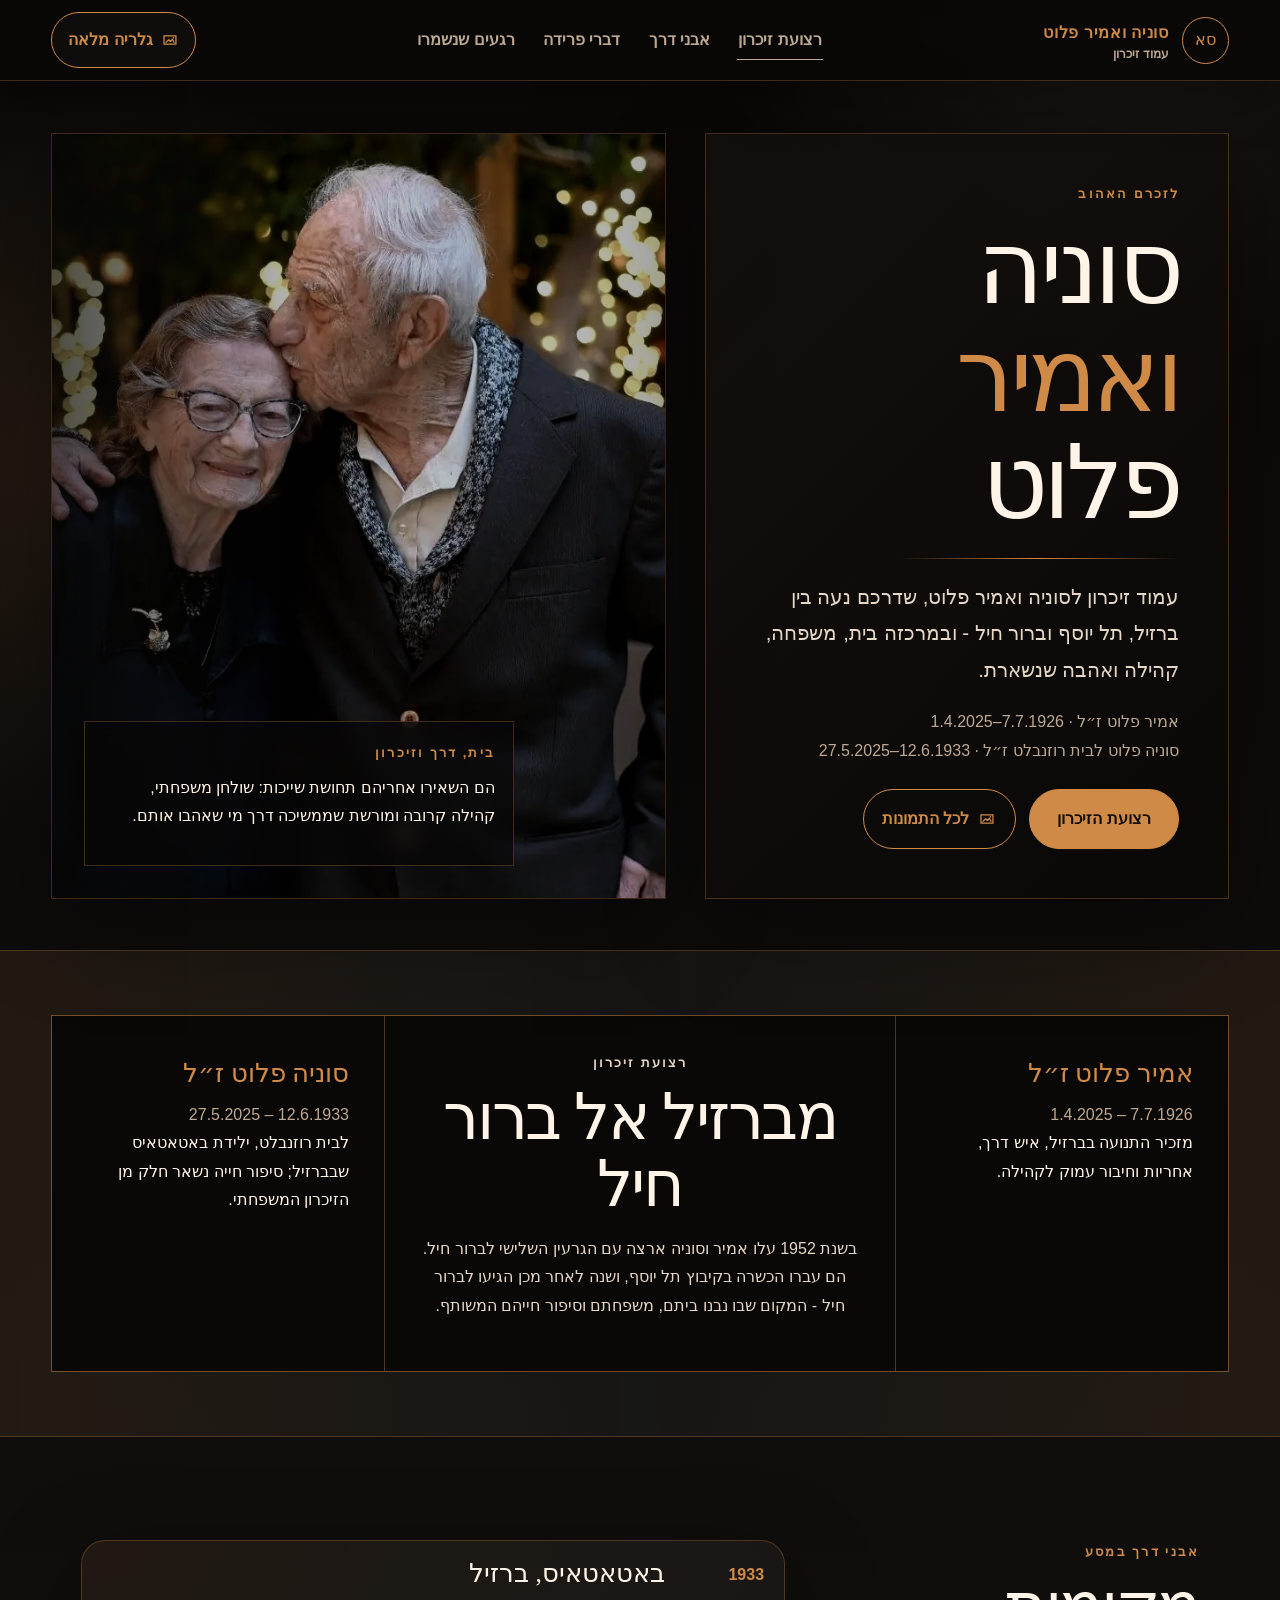
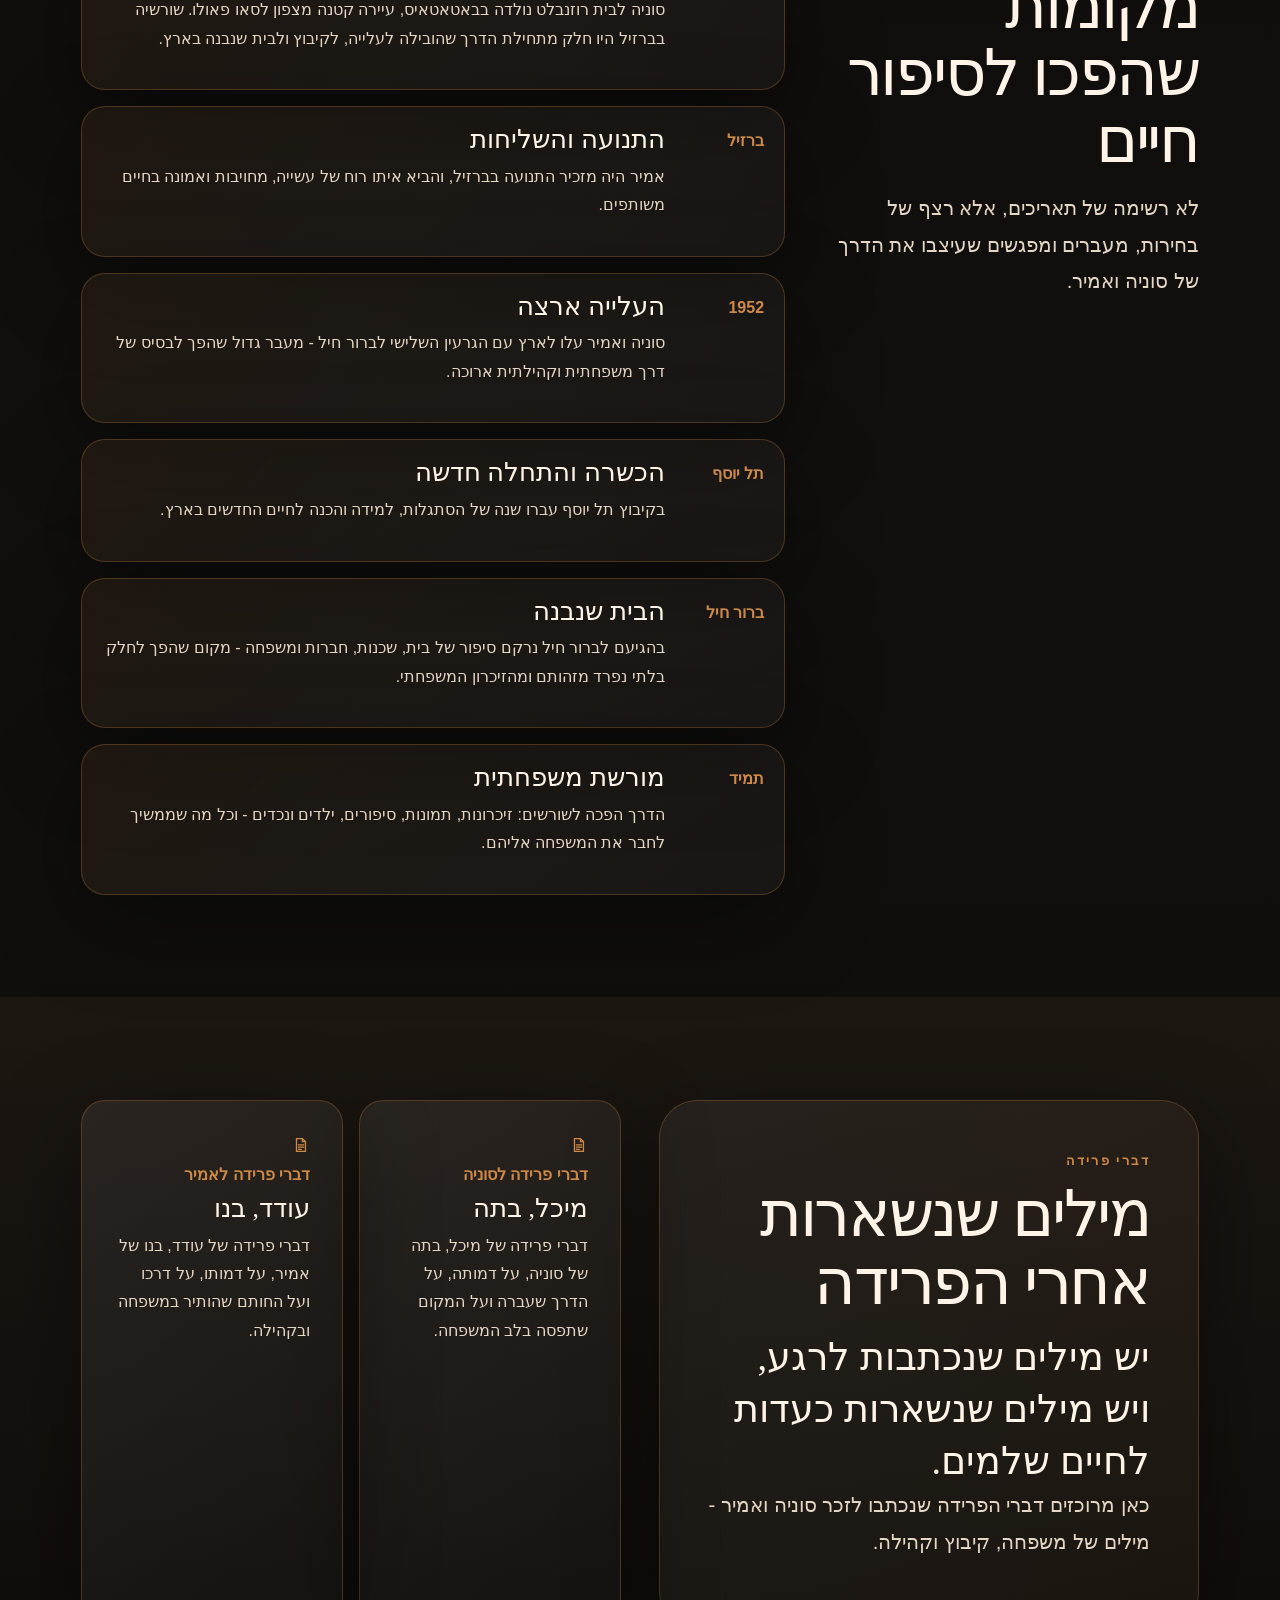
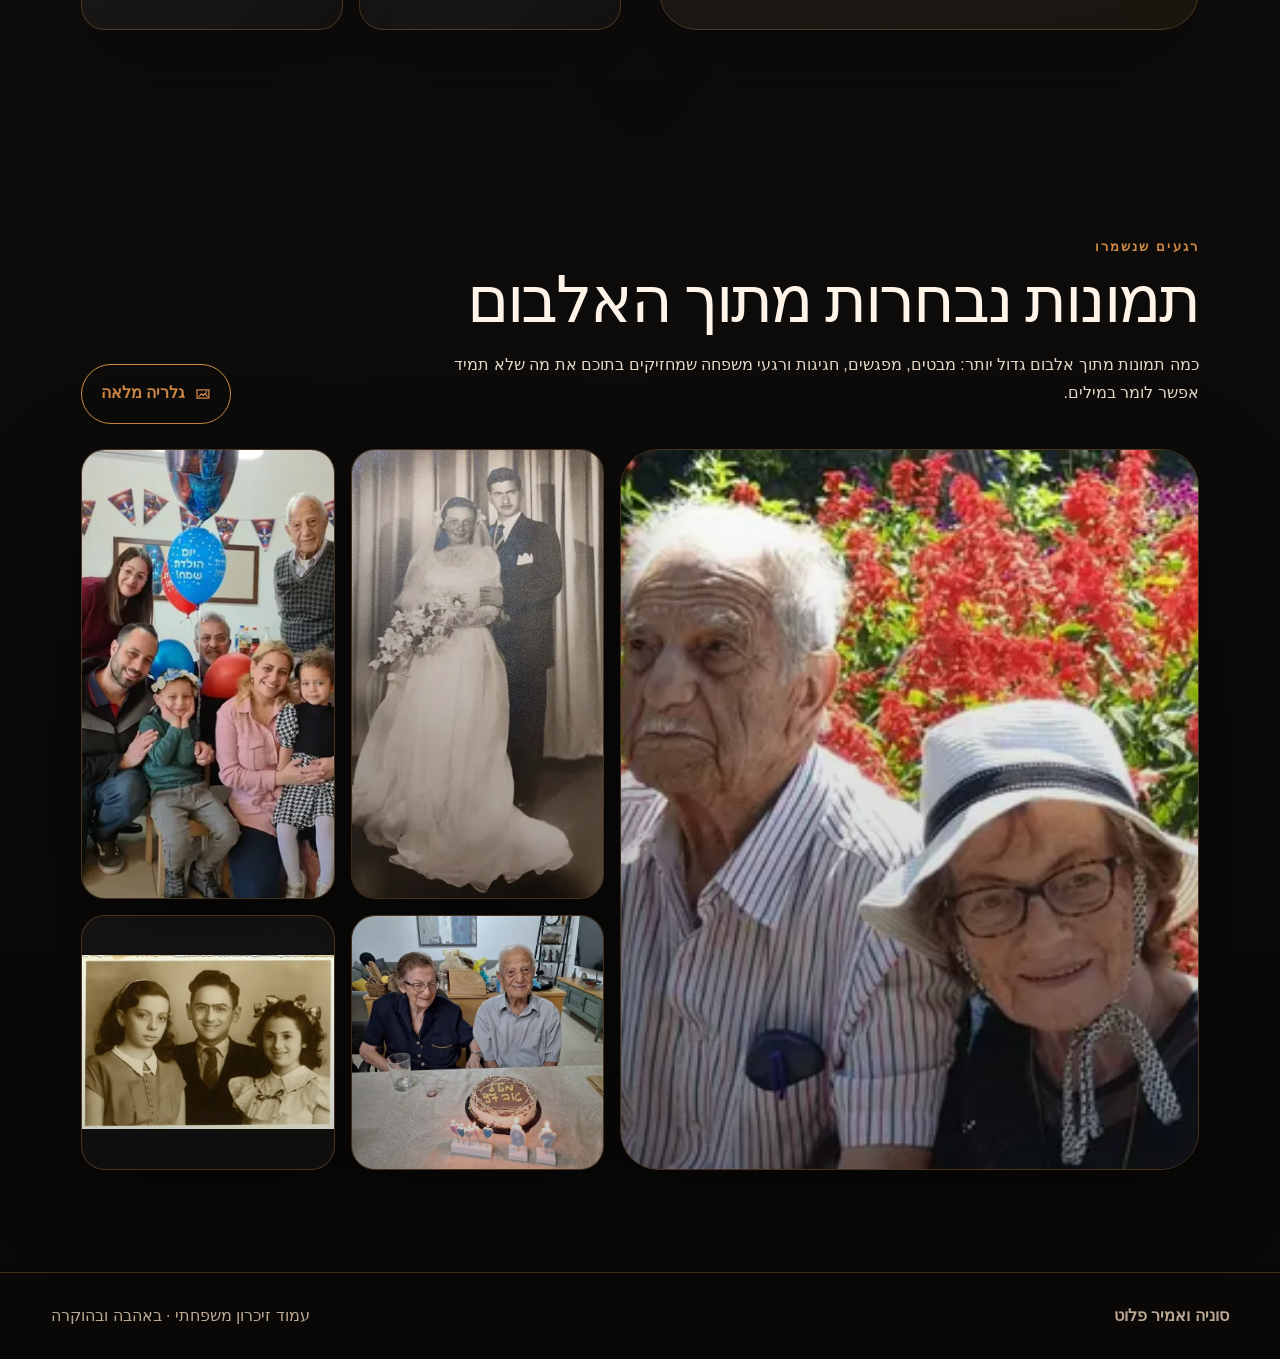
==== commit 81a7702d: "Update index.html" ====
--- a/01-dark-museum/index.html
+++ b/01-dark-museum/index.html
@@ -20,26 +20,26 @@
   <section class="museum-hero" aria-labelledby="hero-title">
     <div class="museum-copy">
       <p class="eyebrow">לזכרם האהוב</p><h1 id="hero-title">סוניה <span>ואמיר</span> פלוט</h1><div class="gold-line" aria-hidden="true"></div>
-      <p class="lead">עמוד זיכרון לסוניה ואמיר פלוט, שדרכם נעה בין ברזיל, תל יוסף וברור חיל — ובמרכזה בית, משפחה, קהילה ואהבה שנשארת.</p><p class="muted">אמיר פלוט ז״ל · 7.7.1926–1.4.2025<br>סוניה פלוט לבית רוזנבלט ז״ל · 12.6.1933–27.5.2025</p>
+      <p class="lead">עמוד זיכרון לסוניה ואמיר פלוט, שדרכם נעה בין ברזיל, תל יוסף וברור חיל - ובמרכזה בית, משפחה, קהילה ואהבה שנשארת.</p><p class="muted">אמיר פלוט ז״ל · 7.7.1926–1.4.2025<br>סוניה פלוט לבית רוזנבלט ז״ל · 12.6.1933–27.5.2025</p>
       <div class="btn-row"><a class="btn" href="#ribbon">רצועת הזיכרון</a><a class="btn secondary" href="gallery.html"><svg viewBox="0 0 24 24" aria-hidden="true" focusable="false"><path d="M4 6.5h16v11H4z" fill="none" stroke="currentColor" stroke-width="1.7"/><path d="m6.7 15.2 3.5-3.4 2.3 2.2 2.8-3 2.1 4.2" fill="none" stroke="currentColor" stroke-width="1.7" stroke-linecap="round" stroke-linejoin="round"/><circle cx="16.6" cy="9.2" r="1.1" fill="currentColor"/></svg> לכל התמונות</a></div>
     </div>
     <div class="museum-cover"><figure class="photo-cover" data-full="assets/shared-webp/photo-24.webp"><img src="assets/shared-webp/photo-24.webp" alt="סוניה ואמיר יחד באירוע משפחתי" loading="eager" decoding="async" width="1275" height="866"></figure><div class="museum-plaque"><p class="eyebrow">בית, דרך וזיכרון</p><p>הם השאירו אחריהם תחושת שייכות: שולחן משפחתי, קהילה קרובה ומורשת שממשיכה דרך מי שאהבו אותם.</p></div></div>
   </section>
   <section class="memory-ribbon" id="ribbon" aria-labelledby="ribbon-title"><div class="ribbon-inner">
     <article class="ribbon-panel"><strong>אמיר פלוט ז״ל</strong><span class="date">7.7.1926 – 1.4.2025</span><p>מזכיר התנועה בברזיל, איש דרך, אחריות וחיבור עמוק לקהילה.</p></article>
-    <article class="ribbon-panel ribbon-center"><p class="eyebrow" id="ribbon-title">רצועת זיכרון</p><h2>מברזיל אל ברור חיל</h2><p>בשנת 1952 עלו אמיר וסוניה ארצה עם הגרעין השלישי לברור חיל. הם עברו הכשרה בקיבוץ תל יוסף, ושנה לאחר מכן הגיעו לברור חיל — המקום שבו נבנו ביתם, משפחתם וסיפור חייהם המשותף.</p></article>
+    <article class="ribbon-panel ribbon-center"><p class="eyebrow" id="ribbon-title">רצועת זיכרון</p><h2>מברזיל אל ברור חיל</h2><p>בשנת 1952 עלו אמיר וסוניה ארצה עם הגרעין השלישי לברור חיל. הם עברו הכשרה בקיבוץ תל יוסף, ושנה לאחר מכן הגיעו לברור חיל - המקום שבו נבנו ביתם, משפחתם וסיפור חייהם המשותף.</p></article>
     <article class="ribbon-panel"><strong>סוניה פלוט ז״ל</strong><span class="date">12.6.1933 – 27.5.2025</span><p>לבית רוזנבלט, ילידת באטאטאיס שבברזיל; סיפור חייה נשאר חלק מן הזיכרון המשפחתי.</p></article>
   </div></section>
   <section class="section" id="waypoints" aria-labelledby="waypoints-title"><div class="container museum-waypoints"><aside class="waypoint-aside"><p class="eyebrow">אבני דרך במסע</p><h2 id="waypoints-title">מקומות שהפכו לסיפור חיים</h2><p class="lead">לא רשימה של תאריכים, אלא רצף של בחירות, מעברים ומפגשים שעיצבו את הדרך של סוניה ואמיר.</p></aside>
     <ol class="waypoint-list">
       <li class="waypoint-card"><time>1933</time><div><h3>באטאטאיס, ברזיל</h3><p>סוניה לבית רוזנבלט נולדה בבאטאטאיס, עיירה קטנה מצפון לסאו פאולו. שורשיה בברזיל היו חלק מתחילת הדרך שהובילה לעלייה, לקיבוץ ולבית שנבנה בארץ.</p></div></li>
       <li class="waypoint-card"><time>ברזיל</time><div><h3>התנועה והשליחות</h3><p>אמיר היה מזכיר התנועה בברזיל, והביא איתו רוח של עשייה, מחויבות ואמונה בחיים משותפים.</p></div></li>
-      <li class="waypoint-card"><time>1952</time><div><h3>העלייה ארצה</h3><p>סוניה ואמיר עלו לארץ עם הגרעין השלישי לברור חיל — מעבר גדול שהפך לבסיס של דרך משפחתית וקהילתית ארוכה.</p></div></li>
+      <li class="waypoint-card"><time>1952</time><div><h3>העלייה ארצה</h3><p>סוניה ואמיר עלו לארץ עם הגרעין השלישי לברור חיל - מעבר גדול שהפך לבסיס של דרך משפחתית וקהילתית ארוכה.</p></div></li>
       <li class="waypoint-card"><time>תל יוסף</time><div><h3>הכשרה והתחלה חדשה</h3><p>בקיבוץ תל יוסף עברו שנה של הסתגלות, למידה והכנה לחיים החדשים בארץ.</p></div></li>
-      <li class="waypoint-card"><time>ברור חיל</time><div><h3>הבית שנבנה</h3><p>בהגיעם לברור חיל נרקם סיפור של בית, שכנות, חברות ומשפחה — מקום שהפך לחלק בלתי נפרד מזהותם ומהזיכרון המשפחתי.</p></div></li>
-      <li class="waypoint-card"><time>תמיד</time><div><h3>מורשת משפחתית</h3><p>הדרך הפכה לשורשים: זיכרונות, תמונות, סיפורים, ילדים ונכדים — וכל מה שממשיך לחבר את המשפחה אליהם.</p></div></li>
+      <li class="waypoint-card"><time>ברור חיל</time><div><h3>הבית שנבנה</h3><p>בהגיעם לברור חיל נרקם סיפור של בית, שכנות, חברות ומשפחה - מקום שהפך לחלק בלתי נפרד מזהותם ומהזיכרון המשפחתי.</p></div></li>
+      <li class="waypoint-card"><time>תמיד</time><div><h3>מורשת משפחתית</h3><p>הדרך הפכה לשורשים: זיכרונות, תמונות, סיפורים, ילדים ונכדים - וכל מה שממשיך לחבר את המשפחה אליהם.</p></div></li>
     </ol></div></section>
-  <section class="section farewell-museum" id="farewell" aria-labelledby="farewell-title"><div class="container farewell-layout"><div class="farewell-quote"><p class="eyebrow">דברי פרידה</p><h2 id="farewell-title">מילים שנשארות אחרי הפרידה</h2><blockquote>יש מילים שנכתבות לרגע, ויש מילים שנשארות כעדות לחיים שלמים.</blockquote><p class="lead">כאן מרוכזים דברי הפרידה שנכתבו לזכר סוניה ואמיר — מילים של משפחה, קיבוץ וקהילה.</p></div><div class="doc-grid"><a class="doc-card" href="assets/docs/farewell-sonia.pdf" target="_blank" rel="noopener noreferrer"><span class="doc-ico"><svg viewBox="0 0 24 24" aria-hidden="true" focusable="false"><path d="M6 3.5h8l4 4v13H6z" fill="none" stroke="currentColor" stroke-width="1.7"/><path d="M14 3.5v4h4M8.5 12h7M8.5 15h7M8.5 18h4" fill="none" stroke="currentColor" stroke-width="1.7" stroke-linecap="round"/></svg></span><strong>דברי פרידה לסוניה</strong><h3>מיכל, בתה</h3><p>דברי פרידה של מיכל, בתה של סוניה, על דמותה, על הדרך שעברה ועל המקום שתפסה בלב המשפחה.</p></a><a class="doc-card" href="assets/docs/farewell-amir.pdf" target="_blank" rel="noopener noreferrer"><span class="doc-ico"><svg viewBox="0 0 24 24" aria-hidden="true" focusable="false"><path d="M6 3.5h8l4 4v13H6z" fill="none" stroke="currentColor" stroke-width="1.7"/><path d="M14 3.5v4h4M8.5 12h7M8.5 15h7M8.5 18h4" fill="none" stroke="currentColor" stroke-width="1.7" stroke-linecap="round"/></svg></span><strong>דברי פרידה לאמיר</strong><h3>עודד, בנו</h3><p>דברי פרידה של עודד, בנו של אמיר, על דמותו, על דרכו ועל החותם שהותיר במשפחה ובקהילה.</p></a></div></div></section>
+  <section class="section farewell-museum" id="farewell" aria-labelledby="farewell-title"><div class="container farewell-layout"><div class="farewell-quote"><p class="eyebrow">דברי פרידה</p><h2 id="farewell-title">מילים שנשארות אחרי הפרידה</h2><blockquote>יש מילים שנכתבות לרגע, ויש מילים שנשארות כעדות לחיים שלמים.</blockquote><p class="lead">כאן מרוכזים דברי הפרידה שנכתבו לזכר סוניה ואמיר - מילים של משפחה, קיבוץ וקהילה.</p></div><div class="doc-grid"><a class="doc-card" href="assets/docs/farewell-sonia.pdf" target="_blank" rel="noopener noreferrer"><span class="doc-ico"><svg viewBox="0 0 24 24" aria-hidden="true" focusable="false"><path d="M6 3.5h8l4 4v13H6z" fill="none" stroke="currentColor" stroke-width="1.7"/><path d="M14 3.5v4h4M8.5 12h7M8.5 15h7M8.5 18h4" fill="none" stroke="currentColor" stroke-width="1.7" stroke-linecap="round"/></svg></span><strong>דברי פרידה לסוניה</strong><h3>מיכל, בתה</h3><p>דברי פרידה של מיכל, בתה של סוניה, על דמותה, על הדרך שעברה ועל המקום שתפסה בלב המשפחה.</p></a><a class="doc-card" href="assets/docs/farewell-amir.pdf" target="_blank" rel="noopener noreferrer"><span class="doc-ico"><svg viewBox="0 0 24 24" aria-hidden="true" focusable="false"><path d="M6 3.5h8l4 4v13H6z" fill="none" stroke="currentColor" stroke-width="1.7"/><path d="M14 3.5v4h4M8.5 12h7M8.5 15h7M8.5 18h4" fill="none" stroke="currentColor" stroke-width="1.7" stroke-linecap="round"/></svg></span><strong>דברי פרידה לאמיר</strong><h3>עודד, בנו</h3><p>דברי פרידה של עודד, בנו של אמיר, על דמותו, על דרכו ועל החותם שהותיר במשפחה ובקהילה.</p></a></div></div></section>
   <section class="section" id="album" aria-labelledby="album-title"><div class="container"><div class="album-top"><div><p class="eyebrow">רגעים שנשמרו</p><h2 id="album-title">תמונות נבחרות מתוך האלבום</h2><p class="album-note">כמה תמונות מתוך אלבום גדול יותר: מבטים, מפגשים, חגיגות ורגעי משפחה שמחזיקים בתוכם את מה שלא תמיד אפשר לומר במילים.</p></div><a class="btn secondary" href="gallery.html"><svg viewBox="0 0 24 24" aria-hidden="true" focusable="false"><path d="M4 6.5h16v11H4z" fill="none" stroke="currentColor" stroke-width="1.7"/><path d="m6.7 15.2 3.5-3.4 2.3 2.2 2.8-3 2.1 4.2" fill="none" stroke="currentColor" stroke-width="1.7" stroke-linecap="round" stroke-linejoin="round"/><circle cx="16.6" cy="9.2" r="1.1" fill="currentColor"/></svg> גלריה מלאה</a></div><div class="saved-moments" style="margin-block-start:1.6rem"><figure class="photo-frame saved-main photo-cover" data-full="assets/shared-webp/photo-10.webp"><img src="assets/thumbs-webp/photo-10.webp" alt="סוניה ואמיר בטיול בין פרחים" loading="lazy" decoding="async" width="640" height="311"></figure>
     <div class="saved-side"><figure class="photo-frame photo-contain" data-full="assets/shared-webp/photo-14.webp"><img src="assets/thumbs-webp/photo-14.webp" alt="תמונת חתונה של סוניה ואמיר" loading="lazy" decoding="async" width="360" height="640"></figure><figure class="photo-frame photo-cover" data-full="assets/shared-webp/photo-11.webp"><img src="assets/thumbs-webp/photo-11.webp" alt="מפגש משפחתי רחב" loading="lazy" decoding="async" width="640" height="480"></figure><figure class="photo-frame photo-cover" data-full="assets/shared-webp/photo-13.webp"><img src="assets/thumbs-webp/photo-13.webp" alt="סוניה ואמיר בחגיגה משפחתית" loading="lazy" decoding="async" width="640" height="640"></figure><figure class="photo-frame photo-contain" data-full="assets/shared-webp/photo-19.webp"><img src="assets/thumbs-webp/photo-19.webp" alt="דיוקן משפחתי ישן" loading="lazy" decoding="async" width="640" height="443"></figure></div></div></div></section>
-</main><footer class="footer"><div class="footer-inner"><strong>סוניה ואמיר פלוט</strong><span>עמוד זיכרון משפחתי · באהבה ובהוקרה</span></div></footer><div class="lightbox" data-lightbox aria-label="תצוגת תמונה מוגדלת"><button class="lightbox-close" type="button" data-lightbox-close aria-label="סגירת תמונה"><svg viewBox="0 0 24 24" fill="none" aria-hidden="true"><path d="M6 6l12 12M18 6 6 18" stroke="currentColor" stroke-width="2" stroke-linecap="round"/></svg></button><img data-lightbox-img alt="תמונה מוגדלת מתוך האלבום"></div></div></body></html>+</main><footer class="footer"><div class="footer-inner"><strong>סוניה ואמיר פלוט</strong><span>עמוד זיכרון משפחתי · באהבה ובהוקרה</span></div></footer><div class="lightbox" data-lightbox aria-label="תצוגת תמונה מוגדלת"><button class="lightbox-close" type="button" data-lightbox-close aria-label="סגירת תמונה"><svg viewBox="0 0 24 24" fill="none" aria-hidden="true"><path d="M6 6l12 12M18 6 6 18" stroke="currentColor" stroke-width="2" stroke-linecap="round"/></svg></button><img data-lightbox-img alt="תמונה מוגדלת מתוך האלבום"></div></div></body></html>
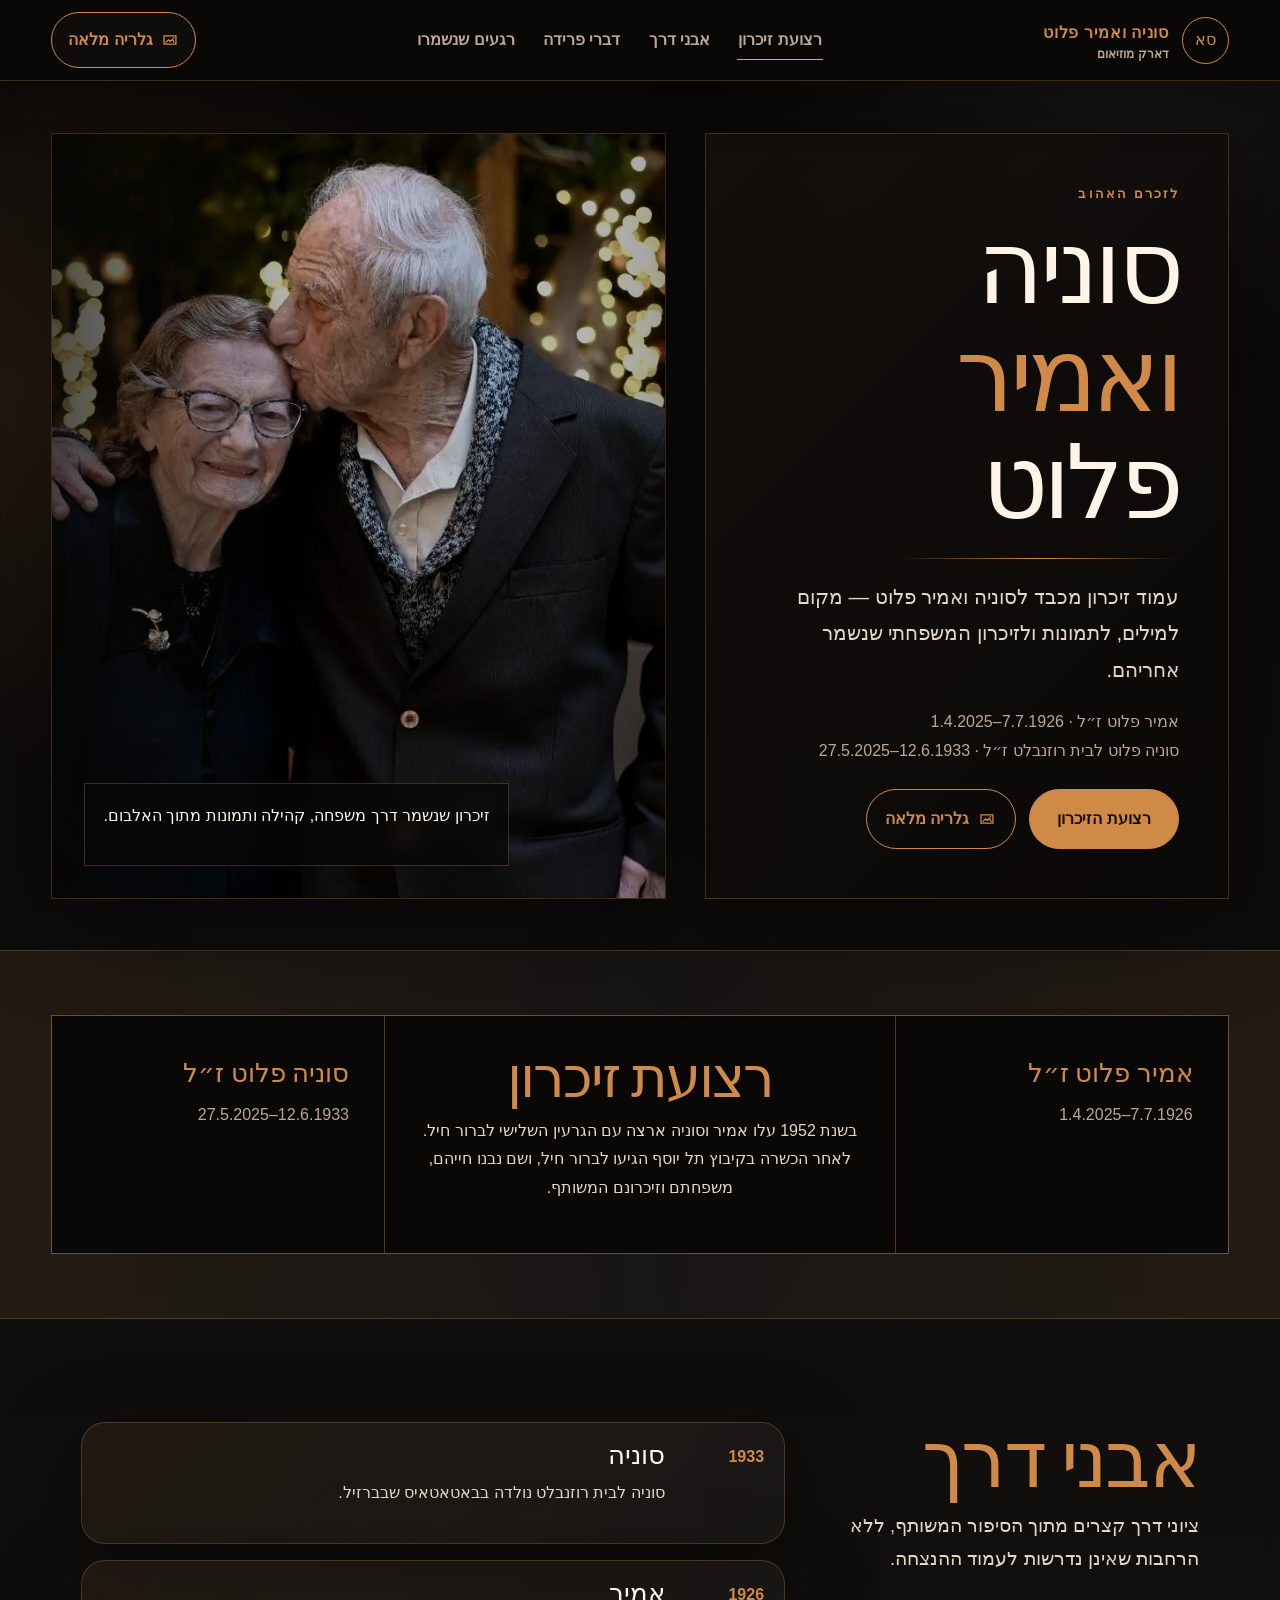
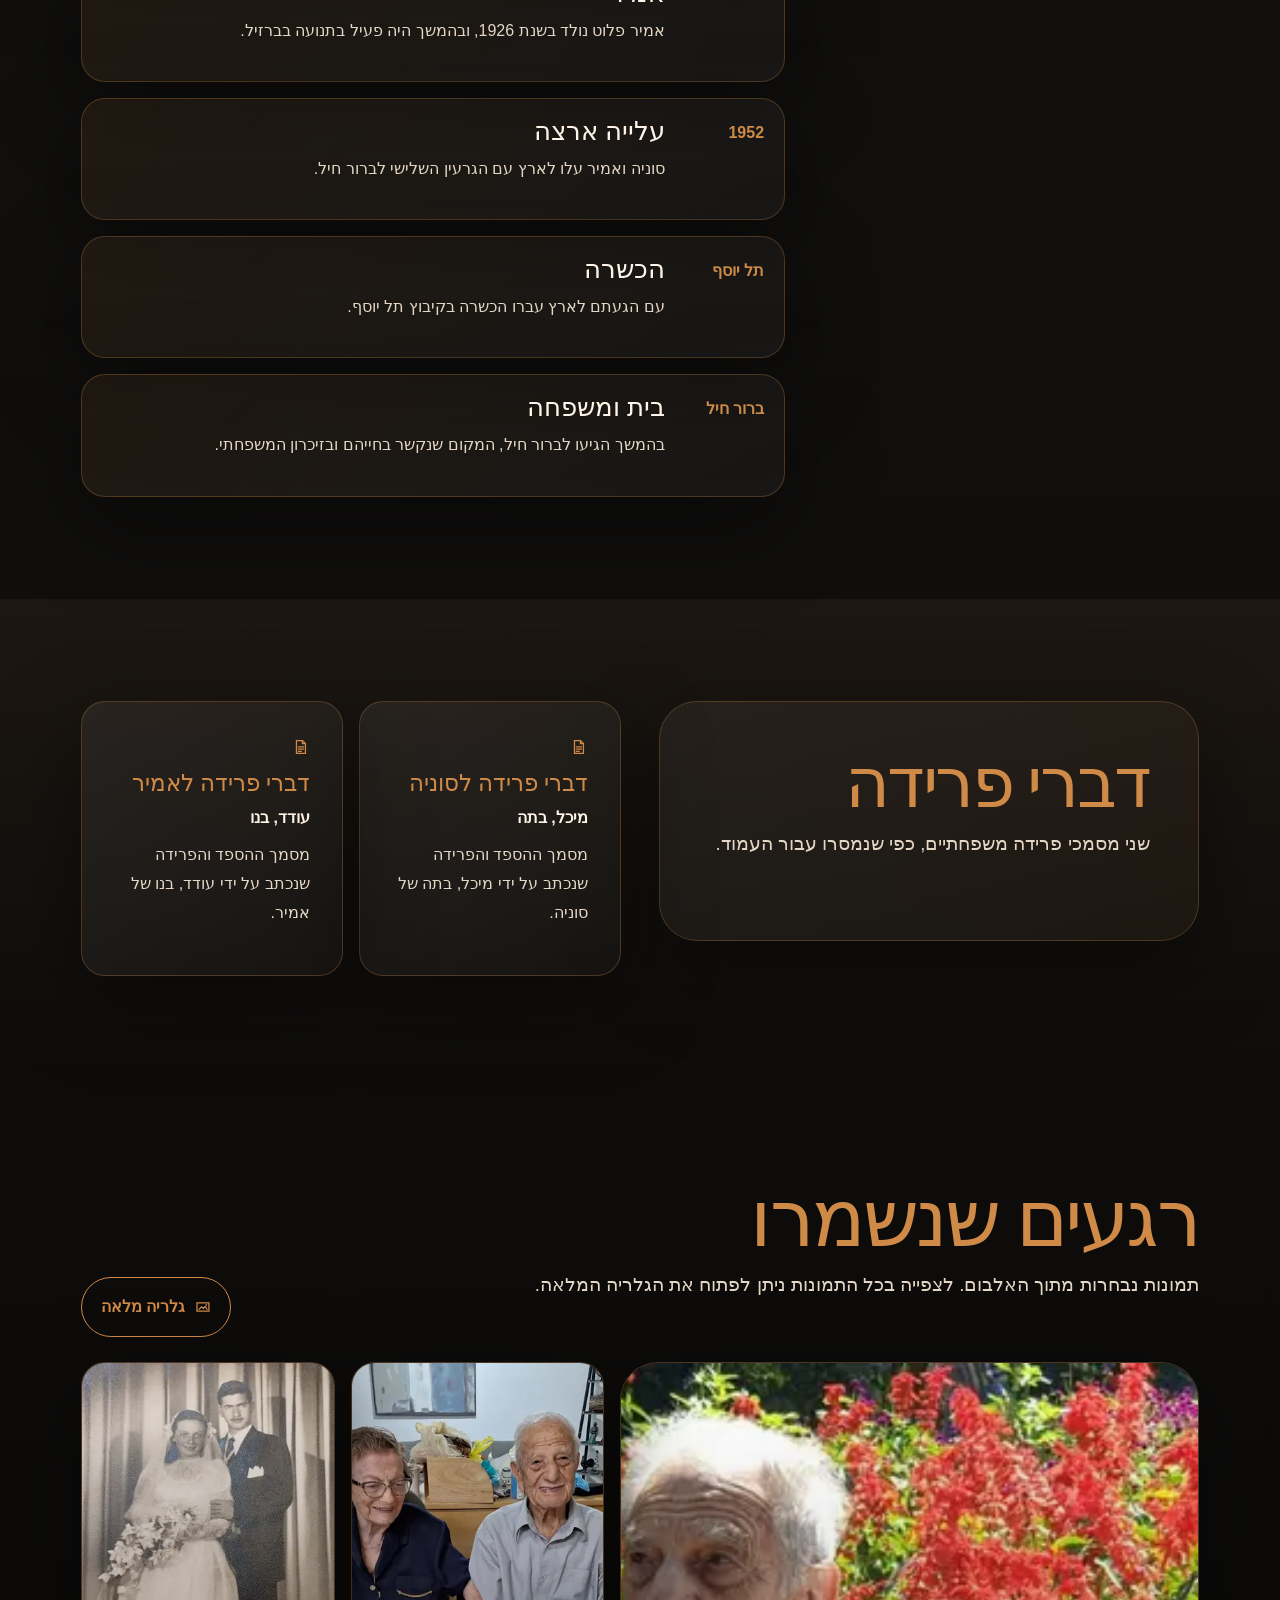
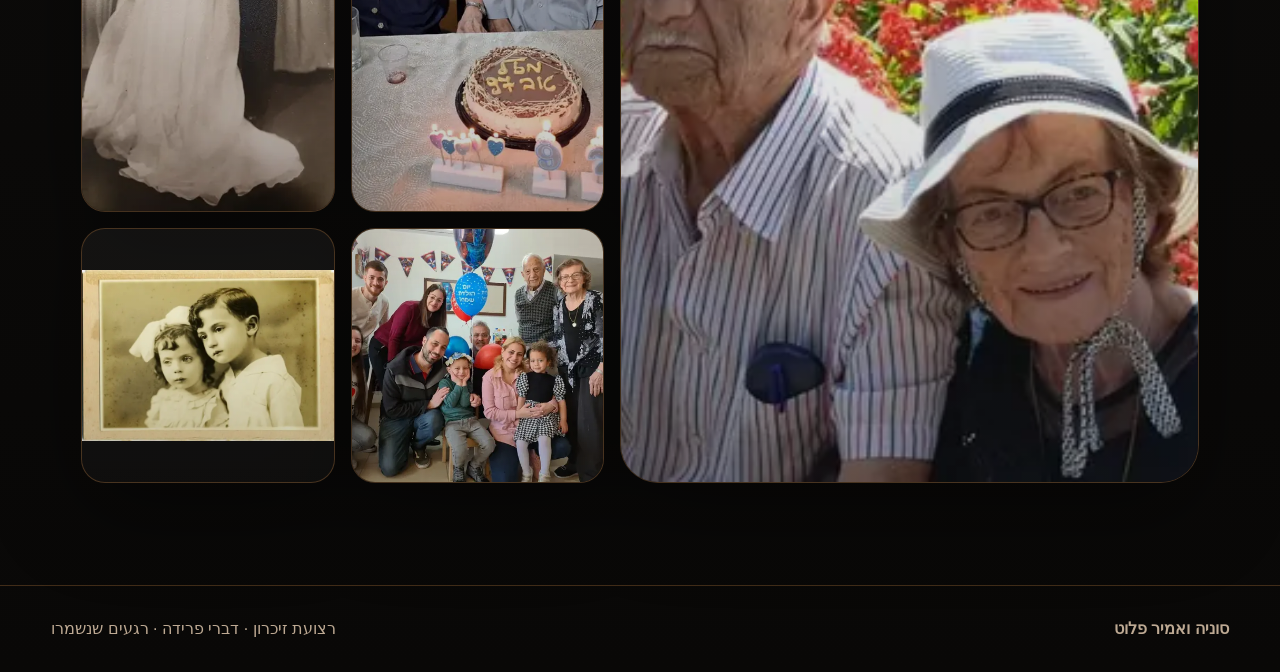
==== commit 0d4326c6: "Add files via upload" ====
--- a/01-dark-museum/index.html
+++ b/01-dark-museum/index.html
@@ -1,12 +1,12 @@
 <!doctype html>
 <html lang="he" dir="rtl">
-<head><meta charset="utf-8"><meta name="viewport" content="width=device-width, initial-scale=1"><title>סוניה ואמיר פלוט | עמוד זיכרון</title><meta name="description" content="עמוד זיכרון לסוניה ואמיר פלוט: רצועת זיכרון, אבני דרך במסע, דברי פרידה ורגעים שנשמרו."><link rel="stylesheet" href="assets/css/site.css"><script src="assets/js/site.js" defer></script></head>
+<head><meta charset="utf-8"><meta name="viewport" content="width=device-width, initial-scale=1"><link rel="stylesheet" href="assets/css/site.css"><script src="assets/js/site.js" defer></script><title>סוניה ואמיר פלוט | דארק מוזיאום</title><meta name="description" content="עמוד זיכרון כהה לסוניה ואמיר פלוט: רצועת זיכרון, אבני דרך, דברי פרידה ורגעים שנשמרו."></head>
 <body class="theme-museum"><div class="site-shell">
 <a class="skip-link" href="#main">דילוג לתוכן המרכזי</a>
 <header class="site-header">
   <a class="brand" href="index.html" aria-label="דף הבית">
     <span class="brand-mark">סא</span>
-    <span>סוניה ואמיר פלוט<small>עמוד זיכרון</small></span>
+    <span>סוניה ואמיר פלוט<small>דארק מוזיאום</small></span>
   </a>
   <nav class="site-nav" aria-label="ניווט ראשי">
     <a class="is-active" href="index.html#ribbon">רצועת זיכרון</a>
@@ -16,30 +16,51 @@
   </nav>
   <a class="header-cta" href="gallery.html"><svg viewBox="0 0 24 24" aria-hidden="true" focusable="false"><path d="M4 6.5h16v11H4z" fill="none" stroke="currentColor" stroke-width="1.7"/><path d="m6.7 15.2 3.5-3.4 2.3 2.2 2.8-3 2.1 4.2" fill="none" stroke="currentColor" stroke-width="1.7" stroke-linecap="round" stroke-linejoin="round"/><circle cx="16.6" cy="9.2" r="1.1" fill="currentColor"/></svg> גלריה מלאה</a>
 </header>
-<main id="main">
+<main id="main" tabindex="-1">
+
   <section class="museum-hero" aria-labelledby="hero-title">
     <div class="museum-copy">
-      <p class="eyebrow">לזכרם האהוב</p><h1 id="hero-title">סוניה <span>ואמיר</span> פלוט</h1><div class="gold-line" aria-hidden="true"></div>
-      <p class="lead">עמוד זיכרון לסוניה ואמיר פלוט, שדרכם נעה בין ברזיל, תל יוסף וברור חיל - ובמרכזה בית, משפחה, קהילה ואהבה שנשארת.</p><p class="muted">אמיר פלוט ז״ל · 7.7.1926–1.4.2025<br>סוניה פלוט לבית רוזנבלט ז״ל · 12.6.1933–27.5.2025</p>
-      <div class="btn-row"><a class="btn" href="#ribbon">רצועת הזיכרון</a><a class="btn secondary" href="gallery.html"><svg viewBox="0 0 24 24" aria-hidden="true" focusable="false"><path d="M4 6.5h16v11H4z" fill="none" stroke="currentColor" stroke-width="1.7"/><path d="m6.7 15.2 3.5-3.4 2.3 2.2 2.8-3 2.1 4.2" fill="none" stroke="currentColor" stroke-width="1.7" stroke-linecap="round" stroke-linejoin="round"/><circle cx="16.6" cy="9.2" r="1.1" fill="currentColor"/></svg> לכל התמונות</a></div>
+      <p class="eyebrow">לזכרם האהוב</p>
+      <h1 id="hero-title">סוניה <span>ואמיר</span> פלוט</h1>
+      <div class="gold-line" aria-hidden="true"></div>
+      <p class="lead">עמוד זיכרון מכבד לסוניה ואמיר פלוט — מקום למילים, לתמונות ולזיכרון המשפחתי שנשמר אחריהם.</p>
+      <p class="muted">אמיר פלוט ז״ל · 7.7.1926–1.4.2025<br>סוניה פלוט לבית רוזנבלט ז״ל · 12.6.1933–27.5.2025</p>
+      <div class="btn-row"><a class="btn" href="#ribbon">רצועת הזיכרון</a><a class="btn secondary" href="gallery.html"><svg viewBox="0 0 24 24" aria-hidden="true" focusable="false"><path d="M4 6.5h16v11H4z" fill="none" stroke="currentColor" stroke-width="1.7"/><path d="m6.7 15.2 3.5-3.4 2.3 2.2 2.8-3 2.1 4.2" fill="none" stroke="currentColor" stroke-width="1.7" stroke-linecap="round" stroke-linejoin="round"/><circle cx="16.6" cy="9.2" r="1.1" fill="currentColor"/></svg> גלריה מלאה</a></div>
     </div>
-    <div class="museum-cover"><figure class="photo-cover" data-full="assets/shared-webp/photo-24.webp"><img src="assets/shared-webp/photo-24.webp" alt="סוניה ואמיר יחד באירוע משפחתי" loading="eager" decoding="async" width="1275" height="866"></figure><div class="museum-plaque"><p class="eyebrow">בית, דרך וזיכרון</p><p>הם השאירו אחריהם תחושת שייכות: שולחן משפחתי, קהילה קרובה ומורשת שממשיכה דרך מי שאהבו אותם.</p></div></div>
+    <div class="museum-cover">
+      <figure class="photo-cover" data-full="assets/shared-webp/photo-24.webp"><img src="assets/shared-webp/photo-24.webp" alt="סוניה ואמיר יחד באירוע משפחתי" loading="eager" decoding="async" width="1275" height="866"></figure>
+      <div class="museum-plaque"><p>זיכרון שנשמר דרך משפחה, קהילה ותמונות מתוך האלבום.</p></div>
+    </div>
   </section>
   <section class="memory-ribbon" id="ribbon" aria-labelledby="ribbon-title"><div class="ribbon-inner">
-    <article class="ribbon-panel"><strong>אמיר פלוט ז״ל</strong><span class="date">7.7.1926 – 1.4.2025</span><p>מזכיר התנועה בברזיל, איש דרך, אחריות וחיבור עמוק לקהילה.</p></article>
-    <article class="ribbon-panel ribbon-center"><p class="eyebrow" id="ribbon-title">רצועת זיכרון</p><h2>מברזיל אל ברור חיל</h2><p>בשנת 1952 עלו אמיר וסוניה ארצה עם הגרעין השלישי לברור חיל. הם עברו הכשרה בקיבוץ תל יוסף, ושנה לאחר מכן הגיעו לברור חיל - המקום שבו נבנו ביתם, משפחתם וסיפור חייהם המשותף.</p></article>
-    <article class="ribbon-panel"><strong>סוניה פלוט ז״ל</strong><span class="date">12.6.1933 – 27.5.2025</span><p>לבית רוזנבלט, ילידת באטאטאיס שבברזיל; סיפור חייה נשאר חלק מן הזיכרון המשפחתי.</p></article>
+    <article class="ribbon-panel"><strong>אמיר פלוט ז״ל</strong><span class="date">7.7.1926–1.4.2025</span></article>
+    <article class="ribbon-panel ribbon-center"><h2 class="section-title compact-title" id="ribbon-title">רצועת זיכרון</h2><p>בשנת 1952 עלו אמיר וסוניה ארצה עם הגרעין השלישי לברור חיל. לאחר הכשרה בקיבוץ תל יוסף הגיעו לברור חיל, ושם נבנו חייהם, משפחתם וזיכרונם המשותף.</p></article>
+    <article class="ribbon-panel"><strong>סוניה פלוט ז״ל</strong><span class="date">12.6.1933–27.5.2025</span></article>
   </div></section>
-  <section class="section" id="waypoints" aria-labelledby="waypoints-title"><div class="container museum-waypoints"><aside class="waypoint-aside"><p class="eyebrow">אבני דרך במסע</p><h2 id="waypoints-title">מקומות שהפכו לסיפור חיים</h2><p class="lead">לא רשימה של תאריכים, אלא רצף של בחירות, מעברים ומפגשים שעיצבו את הדרך של סוניה ואמיר.</p></aside>
+  <section class="section" id="waypoints" aria-labelledby="waypoints-title"><div class="container museum-waypoints"><aside class="waypoint-aside section-heading"><h2 class="section-title" id="waypoints-title">אבני דרך</h2><p class="section-note">ציוני דרך קצרים מתוך הסיפור המשותף, ללא הרחבות שאינן נדרשות לעמוד ההנצחה.</p></aside>
     <ol class="waypoint-list">
-      <li class="waypoint-card"><time>1933</time><div><h3>באטאטאיס, ברזיל</h3><p>סוניה לבית רוזנבלט נולדה בבאטאטאיס, עיירה קטנה מצפון לסאו פאולו. שורשיה בברזיל היו חלק מתחילת הדרך שהובילה לעלייה, לקיבוץ ולבית שנבנה בארץ.</p></div></li>
-      <li class="waypoint-card"><time>ברזיל</time><div><h3>התנועה והשליחות</h3><p>אמיר היה מזכיר התנועה בברזיל, והביא איתו רוח של עשייה, מחויבות ואמונה בחיים משותפים.</p></div></li>
-      <li class="waypoint-card"><time>1952</time><div><h3>העלייה ארצה</h3><p>סוניה ואמיר עלו לארץ עם הגרעין השלישי לברור חיל - מעבר גדול שהפך לבסיס של דרך משפחתית וקהילתית ארוכה.</p></div></li>
-      <li class="waypoint-card"><time>תל יוסף</time><div><h3>הכשרה והתחלה חדשה</h3><p>בקיבוץ תל יוסף עברו שנה של הסתגלות, למידה והכנה לחיים החדשים בארץ.</p></div></li>
-      <li class="waypoint-card"><time>ברור חיל</time><div><h3>הבית שנבנה</h3><p>בהגיעם לברור חיל נרקם סיפור של בית, שכנות, חברות ומשפחה - מקום שהפך לחלק בלתי נפרד מזהותם ומהזיכרון המשפחתי.</p></div></li>
-      <li class="waypoint-card"><time>תמיד</time><div><h3>מורשת משפחתית</h3><p>הדרך הפכה לשורשים: זיכרונות, תמונות, סיפורים, ילדים ונכדים - וכל מה שממשיך לחבר את המשפחה אליהם.</p></div></li>
-    </ol></div></section>
-  <section class="section farewell-museum" id="farewell" aria-labelledby="farewell-title"><div class="container farewell-layout"><div class="farewell-quote"><p class="eyebrow">דברי פרידה</p><h2 id="farewell-title">מילים שנשארות אחרי הפרידה</h2><blockquote>יש מילים שנכתבות לרגע, ויש מילים שנשארות כעדות לחיים שלמים.</blockquote><p class="lead">כאן מרוכזים דברי הפרידה שנכתבו לזכר סוניה ואמיר - מילים של משפחה, קיבוץ וקהילה.</p></div><div class="doc-grid"><a class="doc-card" href="assets/docs/farewell-sonia.pdf" target="_blank" rel="noopener noreferrer"><span class="doc-ico"><svg viewBox="0 0 24 24" aria-hidden="true" focusable="false"><path d="M6 3.5h8l4 4v13H6z" fill="none" stroke="currentColor" stroke-width="1.7"/><path d="M14 3.5v4h4M8.5 12h7M8.5 15h7M8.5 18h4" fill="none" stroke="currentColor" stroke-width="1.7" stroke-linecap="round"/></svg></span><strong>דברי פרידה לסוניה</strong><h3>מיכל, בתה</h3><p>דברי פרידה של מיכל, בתה של סוניה, על דמותה, על הדרך שעברה ועל המקום שתפסה בלב המשפחה.</p></a><a class="doc-card" href="assets/docs/farewell-amir.pdf" target="_blank" rel="noopener noreferrer"><span class="doc-ico"><svg viewBox="0 0 24 24" aria-hidden="true" focusable="false"><path d="M6 3.5h8l4 4v13H6z" fill="none" stroke="currentColor" stroke-width="1.7"/><path d="M14 3.5v4h4M8.5 12h7M8.5 15h7M8.5 18h4" fill="none" stroke="currentColor" stroke-width="1.7" stroke-linecap="round"/></svg></span><strong>דברי פרידה לאמיר</strong><h3>עודד, בנו</h3><p>דברי פרידה של עודד, בנו של אמיר, על דמותו, על דרכו ועל החותם שהותיר במשפחה ובקהילה.</p></a></div></div></section>
-  <section class="section" id="album" aria-labelledby="album-title"><div class="container"><div class="album-top"><div><p class="eyebrow">רגעים שנשמרו</p><h2 id="album-title">תמונות נבחרות מתוך האלבום</h2><p class="album-note">כמה תמונות מתוך אלבום גדול יותר: מבטים, מפגשים, חגיגות ורגעי משפחה שמחזיקים בתוכם את מה שלא תמיד אפשר לומר במילים.</p></div><a class="btn secondary" href="gallery.html"><svg viewBox="0 0 24 24" aria-hidden="true" focusable="false"><path d="M4 6.5h16v11H4z" fill="none" stroke="currentColor" stroke-width="1.7"/><path d="m6.7 15.2 3.5-3.4 2.3 2.2 2.8-3 2.1 4.2" fill="none" stroke="currentColor" stroke-width="1.7" stroke-linecap="round" stroke-linejoin="round"/><circle cx="16.6" cy="9.2" r="1.1" fill="currentColor"/></svg> גלריה מלאה</a></div><div class="saved-moments" style="margin-block-start:1.6rem"><figure class="photo-frame saved-main photo-cover" data-full="assets/shared-webp/photo-10.webp"><img src="assets/thumbs-webp/photo-10.webp" alt="סוניה ואמיר בטיול בין פרחים" loading="lazy" decoding="async" width="640" height="311"></figure>
-    <div class="saved-side"><figure class="photo-frame photo-contain" data-full="assets/shared-webp/photo-14.webp"><img src="assets/thumbs-webp/photo-14.webp" alt="תמונת חתונה של סוניה ואמיר" loading="lazy" decoding="async" width="360" height="640"></figure><figure class="photo-frame photo-cover" data-full="assets/shared-webp/photo-11.webp"><img src="assets/thumbs-webp/photo-11.webp" alt="מפגש משפחתי רחב" loading="lazy" decoding="async" width="640" height="480"></figure><figure class="photo-frame photo-cover" data-full="assets/shared-webp/photo-13.webp"><img src="assets/thumbs-webp/photo-13.webp" alt="סוניה ואמיר בחגיגה משפחתית" loading="lazy" decoding="async" width="640" height="640"></figure><figure class="photo-frame photo-contain" data-full="assets/shared-webp/photo-19.webp"><img src="assets/thumbs-webp/photo-19.webp" alt="דיוקן משפחתי ישן" loading="lazy" decoding="async" width="640" height="443"></figure></div></div></div></section>
-</main><footer class="footer"><div class="footer-inner"><strong>סוניה ואמיר פלוט</strong><span>עמוד זיכרון משפחתי · באהבה ובהוקרה</span></div></footer><div class="lightbox" data-lightbox aria-label="תצוגת תמונה מוגדלת"><button class="lightbox-close" type="button" data-lightbox-close aria-label="סגירת תמונה"><svg viewBox="0 0 24 24" fill="none" aria-hidden="true"><path d="M6 6l12 12M18 6 6 18" stroke="currentColor" stroke-width="2" stroke-linecap="round"/></svg></button><img data-lightbox-img alt="תמונה מוגדלת מתוך האלבום"></div></div></body></html>
+      <li class="waypoint-card"><time>1933</time><div><h3>סוניה</h3><p>סוניה לבית רוזנבלט נולדה בבאטאטאיס שבברזיל.</p></div></li>
+      <li class="waypoint-card"><time>1926</time><div><h3>אמיר</h3><p>אמיר פלוט נולד בשנת 1926, ובהמשך היה פעיל בתנועה בברזיל.</p></div></li>
+      <li class="waypoint-card"><time>1952</time><div><h3>עלייה ארצה</h3><p>סוניה ואמיר עלו לארץ עם הגרעין השלישי לברור חיל.</p></div></li>
+      <li class="waypoint-card"><time>תל יוסף</time><div><h3>הכשרה</h3><p>עם הגעתם לארץ עברו הכשרה בקיבוץ תל יוסף.</p></div></li>
+      <li class="waypoint-card"><time>ברור חיל</time><div><h3>בית ומשפחה</h3><p>בהמשך הגיעו לברור חיל, המקום שנקשר בחייהם ובזיכרון המשפחתי.</p></div></li>
+    </ol>
+  </div></section>
+  <section class="section farewell-museum" id="farewell" aria-labelledby="farewell-title"><div class="container farewell-layout"><div class="farewell-quote section-heading"><h2 class="section-title" id="farewell-title">דברי פרידה</h2><p class="section-note">שני מסמכי פרידה משפחתיים, כפי שנמסרו עבור העמוד.</p></div><div class="doc-grid">
+  <a class="doc-card" href="assets/docs/farewell-sonia.pdf" target="_blank" rel="noopener noreferrer">
+    <span class="doc-ico"><svg viewBox="0 0 24 24" aria-hidden="true" focusable="false"><path d="M6 3.5h8l4 4v13H6z" fill="none" stroke="currentColor" stroke-width="1.7"/><path d="M14 3.5v4h4M8.5 12h7M8.5 15h7M8.5 18h4" fill="none" stroke="currentColor" stroke-width="1.7" stroke-linecap="round"/></svg></span>
+    <strong>דברי פרידה לסוניה</strong>
+    <h3>מיכל, בתה</h3>
+    <p>מסמך ההספד והפרידה שנכתב על ידי מיכל, בתה של סוניה.</p>
+  </a>
+  <a class="doc-card" href="assets/docs/farewell-amir.pdf" target="_blank" rel="noopener noreferrer">
+    <span class="doc-ico"><svg viewBox="0 0 24 24" aria-hidden="true" focusable="false"><path d="M6 3.5h8l4 4v13H6z" fill="none" stroke="currentColor" stroke-width="1.7"/><path d="M14 3.5v4h4M8.5 12h7M8.5 15h7M8.5 18h4" fill="none" stroke="currentColor" stroke-width="1.7" stroke-linecap="round"/></svg></span>
+    <strong>דברי פרידה לאמיר</strong>
+    <h3>עודד, בנו</h3>
+    <p>מסמך ההספד והפרידה שנכתב על ידי עודד, בנו של אמיר.</p>
+  </a>
+</div></div></section>
+  <section class="section" id="album" aria-labelledby="album-title"><div class="container"><div class="album-top"><div class="section-heading"><h2 class="section-title" id="album-title">רגעים שנשמרו</h2><p class="section-note">תמונות נבחרות מתוך האלבום. לצפייה בכל התמונות ניתן לפתוח את הגלריה המלאה.</p></div><a class="btn secondary" href="gallery.html"><svg viewBox="0 0 24 24" aria-hidden="true" focusable="false"><path d="M4 6.5h16v11H4z" fill="none" stroke="currentColor" stroke-width="1.7"/><path d="m6.7 15.2 3.5-3.4 2.3 2.2 2.8-3 2.1 4.2" fill="none" stroke="currentColor" stroke-width="1.7" stroke-linecap="round" stroke-linejoin="round"/><circle cx="16.6" cy="9.2" r="1.1" fill="currentColor"/></svg> גלריה מלאה</a></div><div class="saved-moments" style="margin-block-start:1.6rem"><figure class="photo-frame saved-main photo-cover" data-full="assets/shared-webp/photo-10.webp"><img src="assets/thumbs-webp/photo-10.webp" alt="סוניה ואמיר בטיול בין פרחים" loading="lazy" decoding="async" width="640" height="311"></figure>
+      <div class="saved-side"><figure class="photo-frame photo-cover" data-full="assets/shared-webp/photo-13.webp"><img src="assets/thumbs-webp/photo-13.webp" alt="סוניה ואמיר בחגיגה משפחתית" loading="lazy" decoding="async" width="640" height="640"></figure><figure class="photo-frame photo-contain" data-full="assets/shared-webp/photo-14.webp"><img src="assets/thumbs-webp/photo-14.webp" alt="תמונת חתונה של סוניה ואמיר" loading="lazy" decoding="async" width="360" height="640"></figure><figure class="photo-frame photo-cover" data-full="assets/shared-webp/photo-11.webp"><img src="assets/thumbs-webp/photo-11.webp" alt="מפגש משפחתי רחב" loading="lazy" decoding="async" width="640" height="480"></figure><figure class="photo-frame photo-contain" data-full="assets/shared-webp/photo-20.webp"><img src="assets/thumbs-webp/photo-20.webp" alt="תמונת ילדים משפחתית ישנה" loading="lazy" decoding="async" width="640" height="435"></figure></div></div></div></section>
+
+</main><footer class="footer"><div class="footer-inner"><strong>סוניה ואמיר פלוט</strong><span>רצועת זיכרון · דברי פרידה · רגעים שנשמרו</span></div></footer><div class="lightbox" data-lightbox aria-label="תצוגת תמונה מוגדלת"><button class="lightbox-close" type="button" data-lightbox-close aria-label="סגירת תמונה"><svg viewBox="0 0 24 24" fill="none" aria-hidden="true"><path d="M6 6l12 12M18 6 6 18" stroke="currentColor" stroke-width="2" stroke-linecap="round"/></svg></button><img data-lightbox-img alt="תמונה מוגדלת מתוך האלבום"></div></div></body></html>
--- a/01-dark-museum/assets/css/site.css
+++ b/01-dark-museum/assets/css/site.css
@@ -51,3 +51,17 @@
 .gallery-hero{padding:clamp(3rem,6vw,6rem) var(--pad) clamp(1.5rem,3vw,3rem);border-block-end:1px solid var(--line)}.gallery-hero-inner{max-inline-size:var(--content);margin-inline:auto;display:grid;grid-template-columns:1fr auto;gap:1rem;align-items:end}.gallery-masonry{columns:4 240px;column-gap:1rem;padding-block:clamp(2rem,4vw,4rem)}.gallery-card{break-inside:avoid;margin:0 0 1rem;border:1px solid var(--line);border-radius:22px;overflow:hidden;background:rgba(255,255,255,.05);box-shadow:0 16px 42px rgba(0,0,0,.22);cursor:pointer}.gallery-card img{inline-size:100%;block-size:auto}.gallery-card figcaption{padding:.78rem .9rem;color:var(--soft);font-weight:800}.gallery-actions{display:flex;gap:.7rem;flex-wrap:wrap;justify-content:flex-end}
 @media(max-width:1080px){.site-header{grid-template-columns:1fr auto}.site-nav{grid-column:1/-1;justify-content:flex-start;overflow-x:auto;padding-block-start:.35rem}.museum-hero,.museum-waypoints,.farewell-layout,.saved-moments,.warm-hero-inner,.farewell-cards,.velvet-card,.velvet-farewell-layout{grid-template-columns:1fr}.museum-cover,.warm-art,.velvet-photo{min-block-size:520px}.ribbon-inner{grid-template-columns:1fr}.ribbon-center{text-align:right}.constellation{grid-template-columns:repeat(2,minmax(0,1fr))}.warm-waypoints{grid-template-columns:repeat(3,minmax(0,1fr))}.warm-step:nth-child(even){transform:none}.waypoint-aside{position:static}.saved-main{min-block-size:420px}.warm-album .a,.warm-album .b,.warm-album .c,.warm-album .d,.warm-album .e,.warm-album .f{grid-column:span 6;min-block-size:300px}.velvet-album .wide,.velvet-album .tall,.velvet-album .small,.velvet-album .mid{grid-column:span 5;min-block-size:300px}.velvet-ribbon-grid{grid-template-columns:1fr}}
 @media(max-width:700px){:root{--pad:1rem}.brand span:last-child{display:none}.header-cta{padding-inline:.82rem;font-size:.92rem}.site-header{gap:.6rem}.site-nav{gap:1rem;font-size:.92rem}h1{font-size:clamp(3.1rem,17vw,5.1rem)}h2{font-size:clamp(2rem,12vw,3.3rem)}.museum-hero{min-block-size:auto}.museum-cover,.warm-art,.velvet-photo{min-block-size:390px}.museum-plaque,.warm-badge{inset-inline:1rem;inset-block-end:1rem;max-inline-size:none}.doc-grid,.constellation,.saved-side,.warm-waypoints{grid-template-columns:1fr}.waypoint-card{grid-template-columns:1fr}.saved-main{min-block-size:300px}.saved-side figure{min-block-size:220px}.warm-album,.velvet-album{grid-template-columns:1fr}.warm-album .a,.warm-album .b,.warm-album .c,.warm-album .d,.warm-album .e,.warm-album .f,.velvet-album .wide,.velvet-album .tall,.velvet-album .small,.velvet-album .mid{grid-column:auto;min-block-size:260px}.section{padding-block:3.2rem}.btn-row{flex-direction:column}.btn{inline-size:100%}.footer-inner{display:grid}.gallery-hero-inner{grid-template-columns:1fr}.gallery-actions{justify-content:flex-start}.gallery-masonry{columns:1}}
+
+
+.section-heading{margin-block-end:clamp(1.2rem,2.8vw,2.2rem)}
+.section-heading .section-title,.section-title{color:var(--accent);font-family:var(--serif);font-weight:500;line-height:.98;letter-spacing:-.035em;font-size:clamp(3rem,6.2vw,6.9rem);margin-block:0 .65rem;text-transform:none}
+.section-title.compact-title{font-size:clamp(2.25rem,4.4vw,4.6rem)}
+.section-note{margin:0;color:var(--soft);font-size:clamp(1.05rem,1.45vw,1.28rem);line-height:1.75;max-inline-size:820px}
+.section-heading .eyebrow{font-size:clamp(1.15rem,2.3vw,2rem);letter-spacing:.04em;text-transform:none;margin-block-end:.35rem}
+.farewell-quote .section-title,.letter-note .section-title{font-size:clamp(3rem,5.4vw,5.7rem)}
+.doc-card strong{font-size:clamp(1.25rem,1.8vw,1.7rem);font-family:var(--serif);font-weight:500;color:var(--accent)}
+.doc-card h3{font-family:var(--sans);font-size:clamp(1rem,1.25vw,1.2rem);font-weight:900;color:var(--text);letter-spacing:0;margin-block:.3rem .8rem}
+.doc-card p{font-size:1.02rem}.warm-first .museum-copy h1 span{color:var(--accent-2)}.warm-cover img{object-position:55% 42%}.warm-first .museum-plaque{border-color:rgba(134,199,194,.33)}
+.warm-waypoints{grid-template-columns:repeat(4,minmax(0,1fr))}.warm-step{min-block-size:220px}.warm-step:nth-child(even){transform:none}.velvet-ribbon-grid{grid-template-columns:repeat(2,minmax(0,1fr))}.velvet-ribbon-card.big{grid-column:auto}
+@media(max-width:1080px){.warm-waypoints{grid-template-columns:repeat(2,minmax(0,1fr))}.section-heading .section-title,.section-title{font-size:clamp(2.7rem,9vw,5rem)}}
+@media(max-width:700px){.section-heading .section-title,.section-title{font-size:clamp(2.45rem,14vw,4.1rem)}.section-title.compact-title{font-size:clamp(2.2rem,12vw,3.4rem)}.section-note{font-size:1.02rem}.warm-waypoints,.velvet-ribbon-grid{grid-template-columns:1fr}.museum-copy{padding:1.25rem}.museum-plaque{position:static;margin:1rem;border-inline:0;border-block:1px solid var(--line);max-inline-size:none}.museum-cover{display:flex;flex-direction:column}.museum-cover .photo-cover{min-block-size:350px}}
